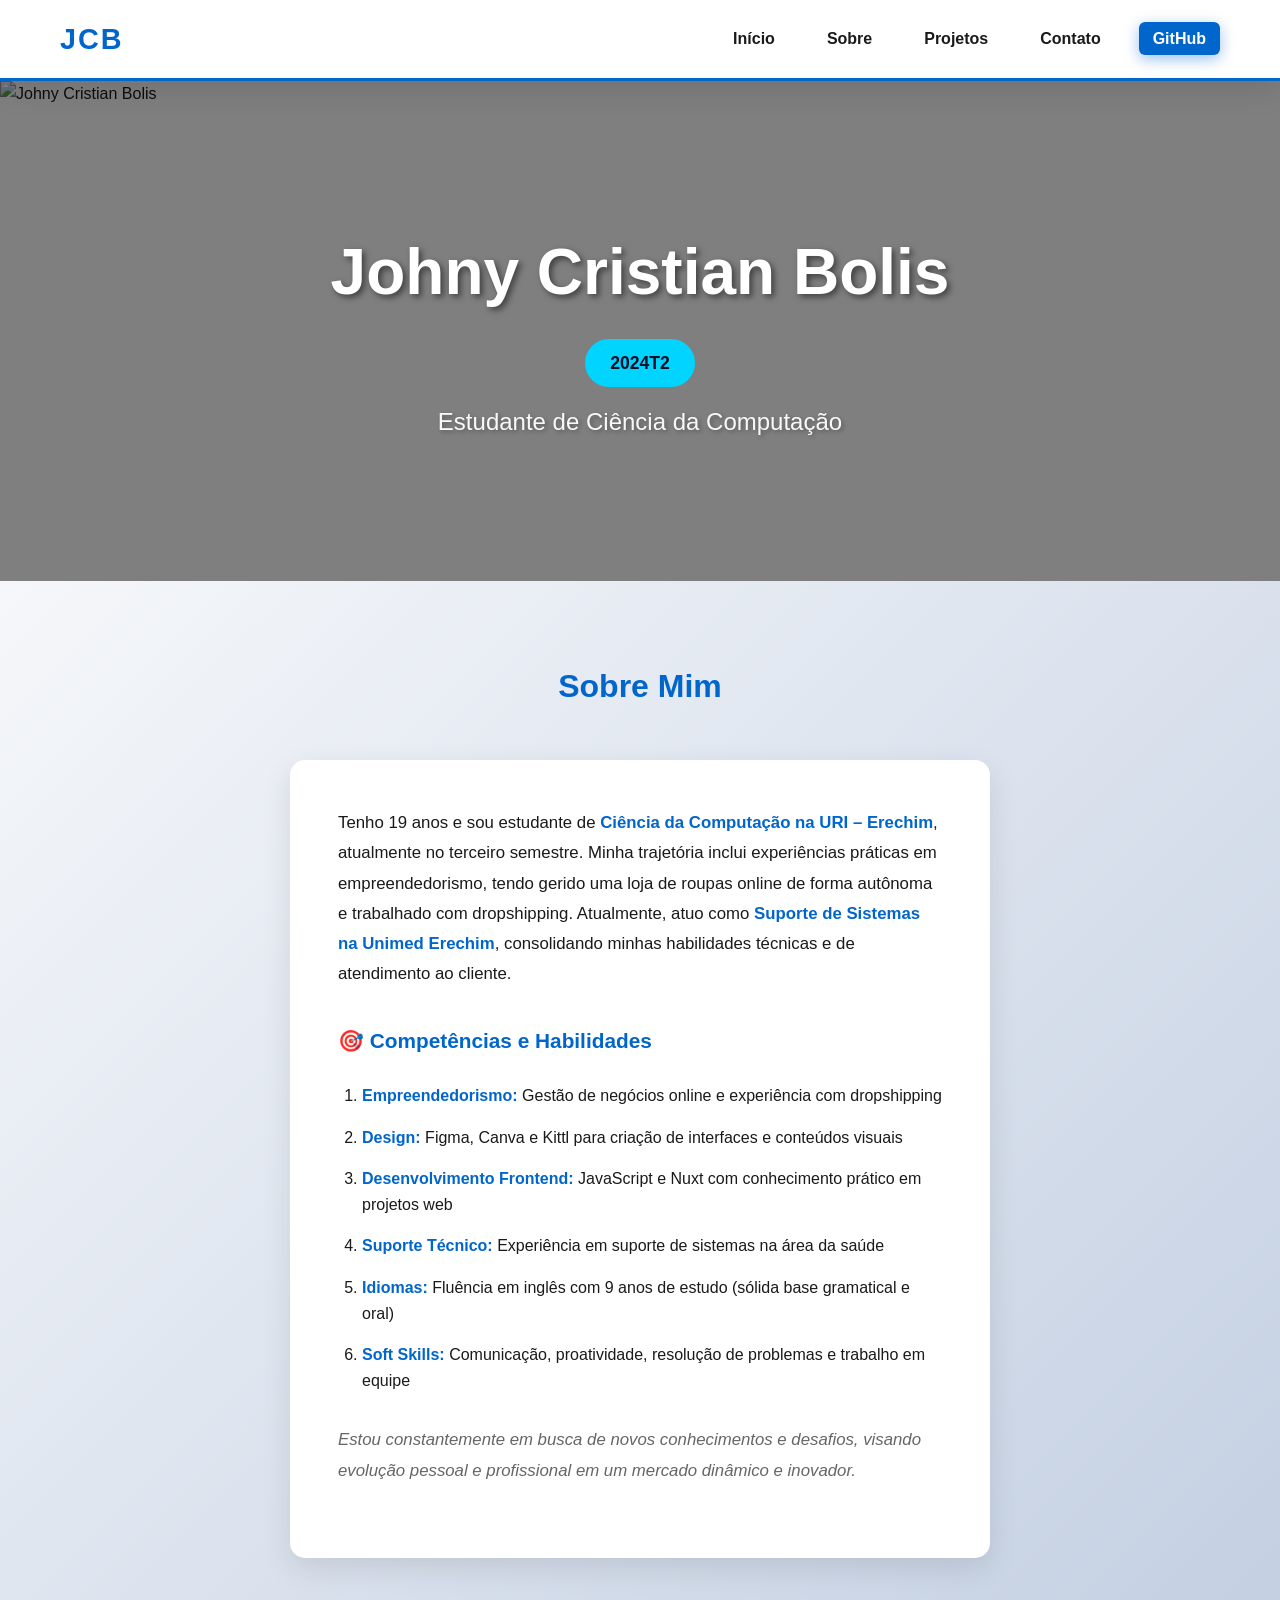
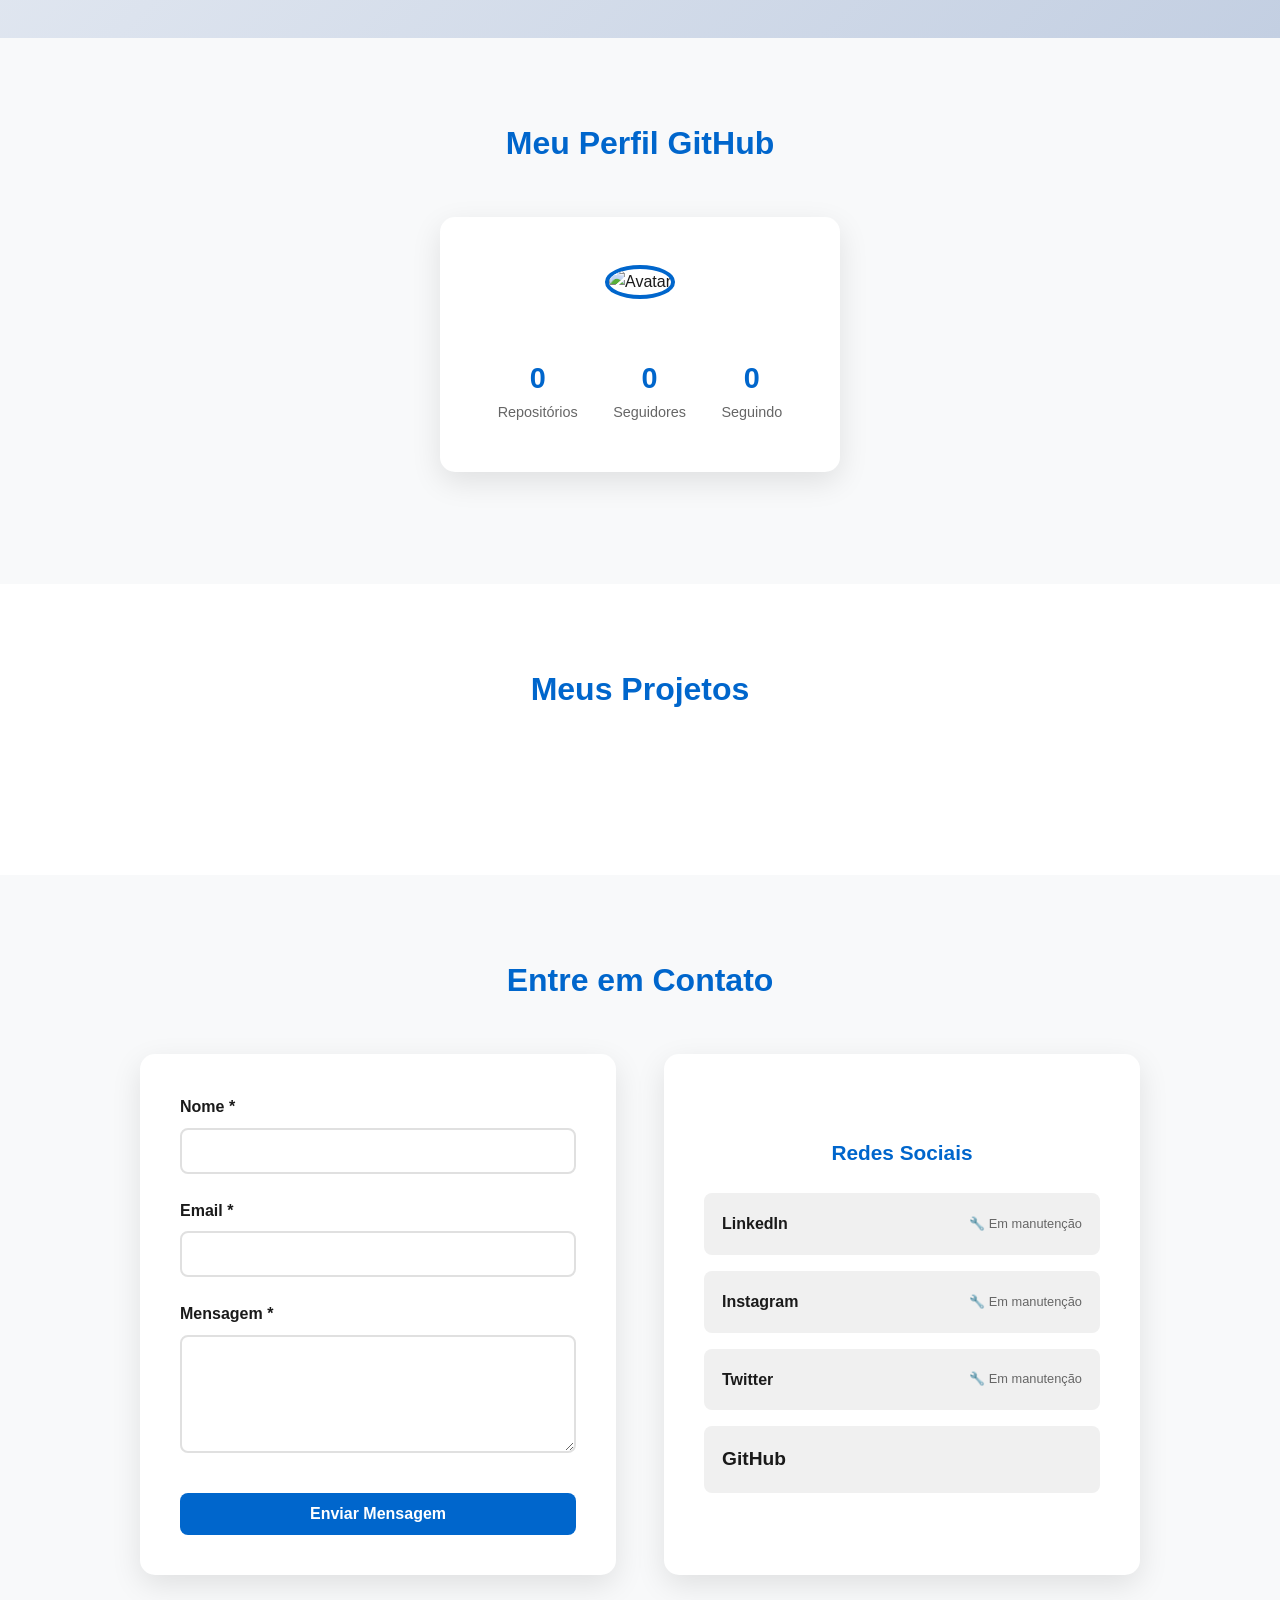
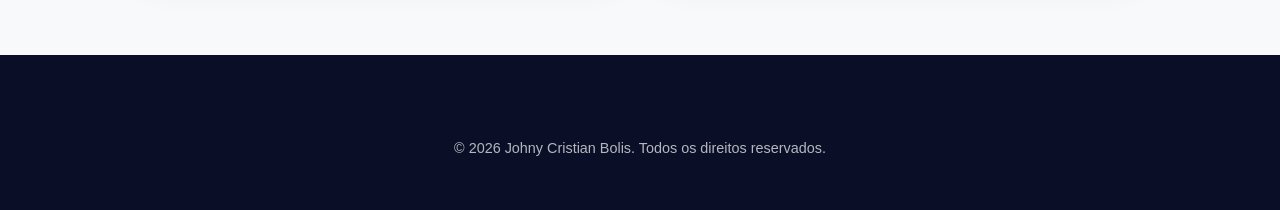
==== index.html @ 27c1ee28 "Initial commit: Portfólio com foto de perfil, seção sobre, contato e integração GitHub" ====
<!doctype html>
<html lang="pt-BR">
  <head>
    <meta charset="UTF-8" />
    <meta name="viewport" content="width=device-width, initial-scale=1.0" />
    <title>Johny Cristian Bolis | Desenvolvedor</title>
    <link rel="stylesheet" href="style.css" />
  </head>
  <body>
    <nav class="navbar">
      <div class="container navbar-container">
        <a href="#inicio" class="logo">JCB</a>
        <ul class="nav-links">
          <li><a href="#inicio">Início</a></li>
          <li><a href="#sobre">Sobre</a></li>
          <li><a href="#projetos">Projetos</a></li>
          <li><a href="#contato">Contato</a></li>
          <li>
            <a
              href="https://github.com/johnycristian2-dev"
              target="_blank"
              class="nav-github"
              >GitHub</a
            >
          </li>
        </ul>
      </div>
    </nav>

    <header class="hero" id="inicio">
      <div class="banner-container">
        <img src="images/profile.jpg" alt="Johny Cristian Bolis" class="banner-image" />
        <div class="banner-overlay"></div>
        <div class="banner-content">
          <h1>Johny Cristian Bolis</h1>
          <p class="turma-badge">2024T2</p>
          <p class="subtitle">Estudante de Ciência da Computação</p>
        </div>
      </div>
    </header>

    <section class="sobre" id="sobre">
      <div class="container">
        <h2>Sobre Mim</h2>
        <div class="sobre-content">
          <div class="sobre-text">
            <p>
              Tenho 19 anos e sou estudante de <strong>Ciência da Computação na URI – Erechim</strong>, atualmente no terceiro semestre. Minha trajetória inclui experiências práticas em empreendedorismo, tendo gerido uma loja de roupas online de forma autônoma e trabalhado com dropshipping. Atualmente, atuo como <strong>Suporte de Sistemas na Unimed Erechim</strong>, consolidando minhas habilidades técnicas e de atendimento ao cliente.
            </p>
            
            <h3>🎯 Competências e Habilidades</h3>
            <ol class="skills-list">
              <li><strong>Empreendedorismo:</strong> Gestão de negócios online e experiência com dropshipping</li>
              <li><strong>Design:</strong> Figma, Canva e Kittl para criação de interfaces e conteúdos visuais</li>
              <li><strong>Desenvolvimento Frontend:</strong> JavaScript e Nuxt com conhecimento prático em projetos web</li>
              <li><strong>Suporte Técnico:</strong> Experiência em suporte de sistemas na área da saúde</li>
              <li><strong>Idiomas:</strong> Fluência em inglês com 9 anos de estudo (sólida base gramatical e oral)</li>
              <li><strong>Soft Skills:</strong> Comunicação, proatividade, resolução de problemas e trabalho em equipe</li>
            </ol>

            <p style="margin-top: 2rem; font-style: italic; color: var(--text-secondary);">
              Estou constantemente em busca de novos conhecimentos e desafios, visando evolução pessoal e profissional em um mercado dinâmico e inovador.
            </p>
          </div>
        </div>
      </div>
    </section>

    <section class="github-stats" id="github">
      <div class="container">
        <h2>Meu Perfil GitHub</h2>
        <div class="stats-container">
          <div class="profile-card">
            <img id="avatar" src="" alt="Avatar" class="avatar" />
            <h3 id="github-name"></h3>
            <p id="github-bio"></p>
            <div class="stats">
              <div class="stat">
                <span class="stat-value" id="repos">0</span>
                <span class="stat-label">Repositórios</span>
              </div>
              <div class="stat">
                <span class="stat-value" id="followers">0</span>
                <span class="stat-label">Seguidores</span>
              </div>
              <div class="stat">
                <span class="stat-value" id="following">0</span>
                <span class="stat-label">Seguindo</span>
              </div>
            </div>
          </div>
        </div>
      </div>
    </section>

    <section class="projetos" id="projetos">
      <div class="container">
        <h2>Meus Projetos</h2>
        <div id="repositorios" class="repos-grid">
          <!-- Os projetos serão carregados via JavaScript -->
        </div>
      </div>
    </section>

    <section class="contato" id="contato">
      <div class="container">
        <h2>Entre em Contato</h2>
        <div class="contato-content">
          <form class="contato-form" id="contatoForm">
            <div class="form-group">
              <label for="nome">Nome *</label>
              <input type="text" id="nome" name="nome" required />
            </div>
            <div class="form-group">
              <label for="email">Email *</label>
              <input type="email" id="email" name="email" required />
            </div>
            <div class="form-group">
              <label for="mensagem">Mensagem *</label>
              <textarea id="mensagem" name="mensagem" rows="5" required></textarea>
            </div>
            <button type="submit" class="btn-enviar">Enviar Mensagem</button>
          </form>

          <div class="redes-sociais">
            <h3>Redes Sociais</h3>
            <div class="sociais-links">
              <a href="#" class="social-link" title="LinkedIn">
                <span>LinkedIn</span>
                <span class="maintenance">🔧 Em manutenção</span>
              </a>
              <a href="#" class="social-link" title="Instagram">
                <span>Instagram</span>
                <span class="maintenance">🔧 Em manutenção</span>
              </a>
              <a href="#" class="social-link" title="Twitter">
                <span>Twitter</span>
                <span class="maintenance">🔧 Em manutenção</span>
              </a>
              <a href="https://github.com/johnycristian2-dev" target="_blank" class="social-link" title="GitHub">
                <span>GitHub</span>
              </a>
            </div>
          </div>
        </div>
      </div>
    </section>

    <footer class="footer">
      <div class="container">
        <p class="copyright">
          &copy; 2026 Johny Cristian Bolis. Todos os direitos reservados.
        </p>
      </div>
    </footer>

    <script src="script.js"></script>
  </body>
</html>
---- style.css ----
* {
  margin: 0;
  padding: 0;
  box-sizing: border-box;
}

:root {
  --primary-color: #0066cc;
  --secondary-color: #00d4ff;
  --dark-bg: #0a0e27;
  --light-bg: #ffffff;
  --text-primary: #1a1a1a;
  --text-secondary: #666666;
  --border-color: #e0e0e0;
  --shadow: 0 10px 30px rgba(0, 0, 0, 0.1);
}

html {
  scroll-behavior: smooth;
}

body {
  font-family: 'Segoe UI', Tahoma, Geneva, Verdana, sans-serif;
  background-color: var(--light-bg);
  color: var(--text-primary);
  line-height: 1.6;
}

.container {
  max-width: 1200px;
  margin: 0 auto;
  padding: 0 20px;
}

/* ==================== NAVBAR ==================== */

.navbar {
  background-color: var(--light-bg);
  padding: 1rem 0;
  box-shadow: var(--shadow);
  position: sticky;
  top: 0;
  z-index: 100;
  border-bottom: 3px solid var(--primary-color);
}

.navbar-container {
  display: flex;
  justify-content: space-between;
  align-items: center;
}

.logo {
  font-size: 1.8rem;
  font-weight: 800;
  color: var(--primary-color);
  text-decoration: none;
  letter-spacing: 2px;
  transition: transform 0.3s;
}

.logo:hover {
  transform: scale(1.1);
}

.nav-links {
  display: flex;
  list-style: none;
  gap: 1.5rem;
  align-items: center;
}

.nav-links a {
  text-decoration: none;
  color: var(--text-primary);
  font-weight: 600;
  font-size: 1rem;
  padding: 8px 14px;
  border-radius: 6px;
  transition: all 0.3s ease;
  position: relative;
}

.nav-links a:hover {
  color: var(--primary-color);
  background-color: rgba(0, 102, 204, 0.1);
}

.nav-github {
  background-color: var(--primary-color);
  color: white !important;
  padding: 10px 18px;
  border-radius: 25px;
  font-weight: 700;
  box-shadow: 0 4px 15px rgba(0, 102, 204, 0.4);
}

.nav-github:hover {
  background-color: #0052a3;
  transform: translateY(-2px);
  box-shadow: 0 6px 20px rgba(0, 102, 204, 0.6);
}

/* ==================== HERO SECTION ==================== */

.hero {
  position: relative;
  height: 500px;
  display: flex;
  align-items: center;
  justify-content: center;
  overflow: hidden;
}

.banner-container {
  position: relative;
  width: 100%;
  height: 100%;
  display: flex;
  align-items: center;
  justify-content: center;
}

.banner-image {
  position: absolute;
  width: 100%;
  height: 100%;
  object-fit: cover;
  z-index: 1;
}

.banner-overlay {
  position: absolute;
  width: 100%;
  height: 100%;
  background: rgba(0, 0, 0, 0.5);
  z-index: 2;
}

.banner-content {
  position: relative;
  z-index: 3;
  text-align: center;
  color: white;
}

.banner-content h1 {
  font-size: 4rem;
  margin-bottom: 1rem;
  font-weight: 800;
  text-shadow: 3px 3px 6px rgba(0, 0, 0, 0.5);
}

.turma-badge {
  display: inline-block;
  background-color: var(--secondary-color);
  color: var(--dark-bg);
  padding: 10px 25px;
  border-radius: 50px;
  font-weight: 700;
  margin-bottom: 1rem;
  font-size: 1.1rem;
}

.banner-content .subtitle {
  font-size: 1.5rem;
  opacity: 0.95;
  text-shadow: 2px 2px 4px rgba(0, 0, 0, 0.3);
}

/* ==================== SOBRE ==================== */

.sobre {
  padding: 80px 0;
  background: linear-gradient(135deg, #f5f7fa 0%, #c3cfe2 100%);
}

.sobre h2 {
  text-align: center;
  font-size: 2rem;
  margin-bottom: 3rem;
  color: var(--primary-color);
}

.sobre-content {
  display: flex;
  justify-content: center;
  align-items: center;
}

.sobre-text {
  max-width: 700px;
  background: white;
  padding: 3rem;
  border-radius: 15px;
  box-shadow: var(--shadow);
  line-height: 1.8;
}

.sobre-text p {
  color: var(--text-primary);
  margin-bottom: 1.5rem;
  font-size: 1.05rem;
}

.sobre-text h3 {
  color: var(--primary-color);
  font-size: 1.3rem;
  margin: 2rem 0 1.5rem 0;
}

.skills-list {
  list-style: decimal;
  margin-left: 1.5rem;
  color: var(--text-primary);
}

.skills-list li {
  margin-bottom: 1rem;
  line-height: 1.6;
  font-size: 1rem;
}

.skills-list strong {
  color: var(--primary-color);
}

.sobre-text strong {
  color: var(--primary-color);
}

/* ==================== GITHUB STATS ==================== */

.github-stats {
  padding: 80px 0;
  background-color: #f8f9fa;
}

.github-stats h2 {
  text-align: center;
  font-size: 2rem;
  margin-bottom: 3rem;
  color: var(--primary-color);
}

.stats-container {
  display: flex;
  justify-content: center;
  margin-bottom: 2rem;
}

.profile-card {
  background: white;
  padding: 3rem;
  border-radius: 15px;
  box-shadow: var(--shadow);
  text-align: center;
  max-width: 400px;
  width: 100%;
}

.avatar {
  width: 150px;
  height: 150px;
  border-radius: 50%;
  margin-bottom: 1.5rem;
  border: 4px solid var(--primary-color);
  object-fit: cover;
}

.profile-card h3 {
  font-size: 1.5rem;
  margin-bottom: 0.5rem;
  color: var(--primary-color);
}

.profile-card p {
  color: var(--text-secondary);
  margin-bottom: 2rem;
  line-height: 1.5;
}

.stats {
  display: flex;
  justify-content: space-around;
  gap: 1rem;
}

.stat {
  display: flex;
  flex-direction: column;
  align-items: center;
}

.stat-value {
  font-size: 1.8rem;
  font-weight: bold;
  color: var(--primary-color);
}

.stat-label {
  font-size: 0.9rem;
  color: var(--text-secondary);
}

/* ==================== PROJETOS ==================== */

.projetos {
  padding: 80px 0;
  background-color: var(--light-bg);
}

.projetos h2 {
  text-align: center;
  font-size: 2rem;
  margin-bottom: 3rem;
  color: var(--primary-color);
}

.repos-grid {
  display: grid;
  grid-template-columns: repeat(auto-fit, minmax(300px, 1fr));
  gap: 2rem;
  margin-bottom: 2rem;
}

.repo-card {
  background: white;
  border: 1px solid var(--border-color);
  border-radius: 10px;
  padding: 2rem;
  transition:
    transform 0.3s,
    box-shadow 0.3s;
  box-shadow: 0 3px 10px rgba(0, 0, 0, 0.05);
}

.repo-card:hover {
  transform: translateY(-5px);
  box-shadow: var(--shadow);
}

.repo-card h3 {
  color: var(--primary-color);
  margin-bottom: 1rem;
  font-size: 1.3rem;
}

.repo-card p {
  color: var(--text-secondary);
  margin-bottom: 1.5rem;
  line-height: 1.5;
}

.repo-footer {
  display: flex;
  justify-content: space-between;
  align-items: center;
  padding-top: 1rem;
  border-top: 1px solid var(--border-color);
  font-size: 0.9rem;
}

.repo-language {
  background-color: #f0f0f0;
  padding: 5px 10px;
  border-radius: 20px;
  color: var(--text-secondary);
}

.repo-link {
  color: var(--primary-color);
  text-decoration: none;
  font-weight: 600;
  transition: color 0.3s;
}

.repo-link:hover {
  color: var(--secondary-color);
}

.repo-stars {
  color: #ffc107;
}

.loading {
  text-align: center;
  padding: 2rem;
  color: var(--text-secondary);
}

/* ==================== CONTATO ==================== */

.contato {
  padding: 80px 0;
  background-color: #f8f9fa;
}

.contato h2 {
  text-align: center;
  font-size: 2rem;
  margin-bottom: 3rem;
  color: var(--primary-color);
}

.contato-content {
  display: grid;
  grid-template-columns: 1fr 1fr;
  gap: 3rem;
  max-width: 1000px;
  margin: 0 auto;
}

.contato-form {
  background: white;
  padding: 2.5rem;
  border-radius: 15px;
  box-shadow: var(--shadow);
}

.form-group {
  margin-bottom: 1.5rem;
  display: flex;
  flex-direction: column;
}

.form-group label {
  font-weight: 600;
  margin-bottom: 0.5rem;
  color: var(--text-primary);
}

.form-group input,
.form-group textarea {
  padding: 12px;
  border: 2px solid var(--border-color);
  border-radius: 8px;
  font-family: inherit;
  font-size: 1rem;
  transition: border-color 0.3s;
}

.form-group input:focus,
.form-group textarea:focus {
  outline: none;
  border-color: var(--primary-color);
  box-shadow: 0 0 0 3px rgba(0, 102, 204, 0.1);
}

.btn-enviar {
  background-color: var(--primary-color);
  color: white;
  padding: 12px 30px;
  border: none;
  border-radius: 8px;
  font-size: 1rem;
  font-weight: 600;
  cursor: pointer;
  transition: all 0.3s;
  width: 100%;
  margin-top: 1rem;
}

.btn-enviar:hover {
  background-color: #0052a3;
  transform: translateY(-2px);
  box-shadow: 0 5px 15px rgba(0, 102, 204, 0.4);
}

.redes-sociais {
  background: white;
  padding: 2.5rem;
  border-radius: 15px;
  box-shadow: var(--shadow);
  display: flex;
  flex-direction: column;
  justify-content: center;
}

.redes-sociais h3 {
  color: var(--primary-color);
  font-size: 1.3rem;
  margin-bottom: 1.5rem;
  text-align: center;
}

.sociais-links {
  display: flex;
  flex-direction: column;
  gap: 1rem;
}

.social-link {
  display: flex;
  justify-content: space-between;
  align-items: center;
  padding: 1rem;
  background-color: #f0f0f0;
  border-radius: 8px;
  text-decoration: none;
  color: var(--text-primary);
  font-weight: 600;
  transition: all 0.3s;
  border: 2px solid transparent;
}

.social-link:hover:not(:has(.maintenance)) {
  background-color: var(--primary-color);
  color: white;
  border-color: var(--primary-color);
  transform: translateX(5px);
}

.social-link span:last-child:not(.maintenance) {
  font-size: 1.2rem;
}

.maintenance {
  font-size: 0.8rem;
  color: var(--text-secondary);
  font-weight: 500;
}

/* ==================== FOOTER ==================== */

.footer {
  background: var(--dark-bg);
  color: white;
  padding: 50px 0;
  text-align: center;
}

.footer h2 {
  margin-bottom: 2rem;
  font-size: 1.8rem;
}

.footer-content {
  display: flex;
  justify-content: center;
  align-items: center;
  gap: 1rem;
  margin-bottom: 2rem;
}

.footer-link {
  color: var(--secondary-color);
  text-decoration: none;
  font-weight: 600;
  transition: color 0.3s;
}

.footer-link:hover {
  color: white;
}

.footer-divider {
  color: var(--secondary-color);
}

.copyright {
  margin-top: 2rem;
  color: rgba(255, 255, 255, 0.7);
  font-size: 0.9rem;
}

/* ==================== RESPONSIVE ==================== */

@media (max-width: 768px) {
  .banner-content h1 {
    font-size: 2.5rem;
  }

  .banner-content .subtitle {
    font-size: 1.1rem;
  }

  .navbar-container {
    flex-direction: column;
    gap: 1rem;
  }

  .nav-links {
    gap: 0.8rem;
    flex-wrap: wrap;
    justify-content: center;
    font-size: 0.9rem;
  }

  .nav-links a {
    padding: 6px 10px;
    font-size: 0.9rem;
  }

  .repos-grid {
    grid-template-columns: 1fr;
  }

  .stats {
    flex-direction: column;
    gap: 1.5rem;
  }

  .profile-card {
    padding: 2rem;
  }

  .sobre-text {
    padding: 2rem;
  }

  .sobre-text p {
    font-size: 1rem;
  }

  .contato-content {
    grid-template-columns: 1fr;
  }

  .contato-form {
    padding: 2rem;
  }

  .redes-sociais {
    padding: 2rem;
  }
}

@media (max-width: 480px) {
  .banner-content h1 {
    font-size: 1.8rem;
  }

  .banner-content .subtitle {
    font-size: 0.9rem;
  }

  .turma-badge {
    font-size: 0.9rem;
    padding: 8px 16px;
  }

  .logo {
    font-size: 1.2rem;
  }

  .nav-links {
    gap: 0.5rem;
    font-size: 0.75rem;
  }

  .nav-links a {
    padding: 5px 8px;
    font-size: 0.75rem;
  }

  .nav-github {
    padding: 8px 12px;
    font-size: 0.75rem;
  }

  .sobre-text {
    padding: 1.5rem;
  }

  .sobre-text h3 {
    font-size: 1.1rem;
  }

  .sobre-text p {
    font-size: 0.95rem;
    margin-bottom: 1rem;
  }

  .skills-list {
    margin-left: 1.2rem;
  }

  .skills-list li {
    font-size: 0.9rem;
  }

  .contato-content {
    grid-template-columns: 1fr;
    gap: 2rem;
  }

  .contato-form,
  .redes-sociais {
    padding: 1.5rem;
  }

  .form-group input,
  .form-group textarea {
    font-size: 16px;
  }

  .social-link {
    flex-direction: column;
    gap: 0.5rem;
    text-align: center;
  }

  .social-link span {
    width: 100%;
  }
}
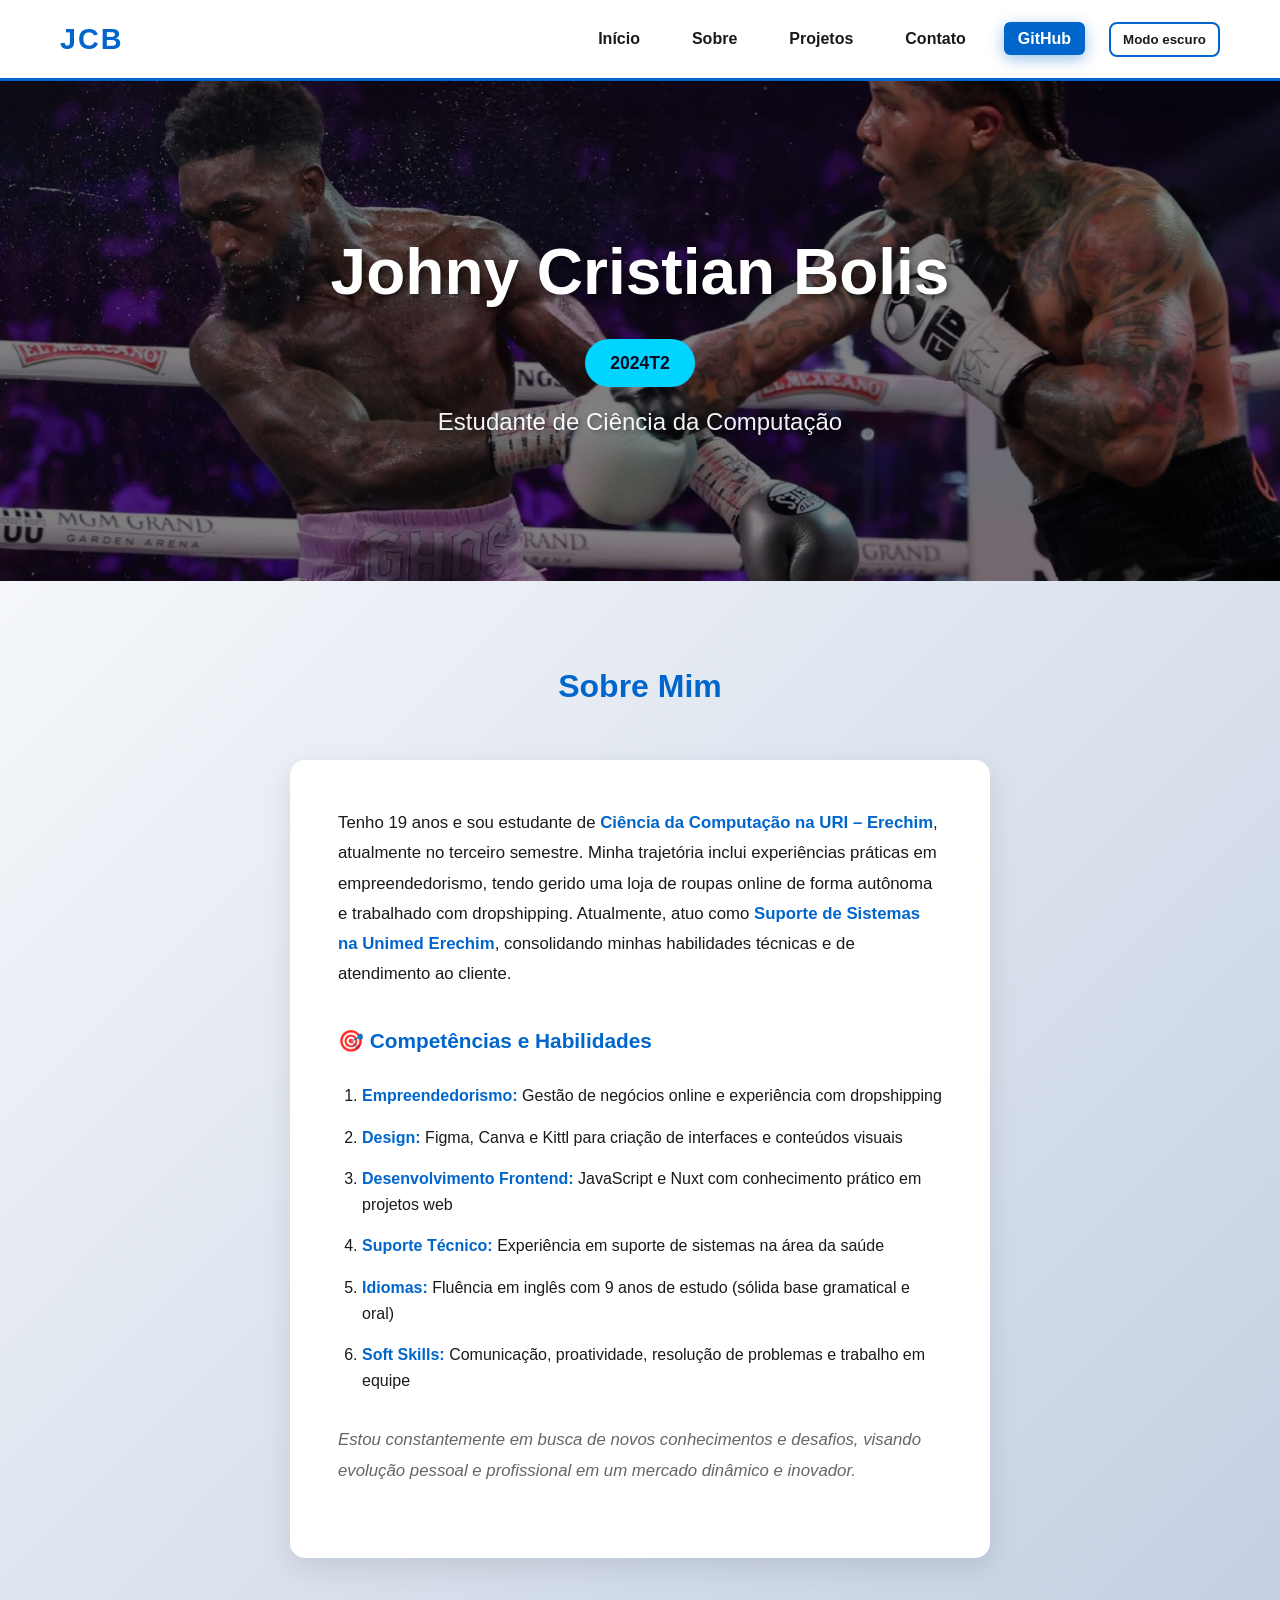
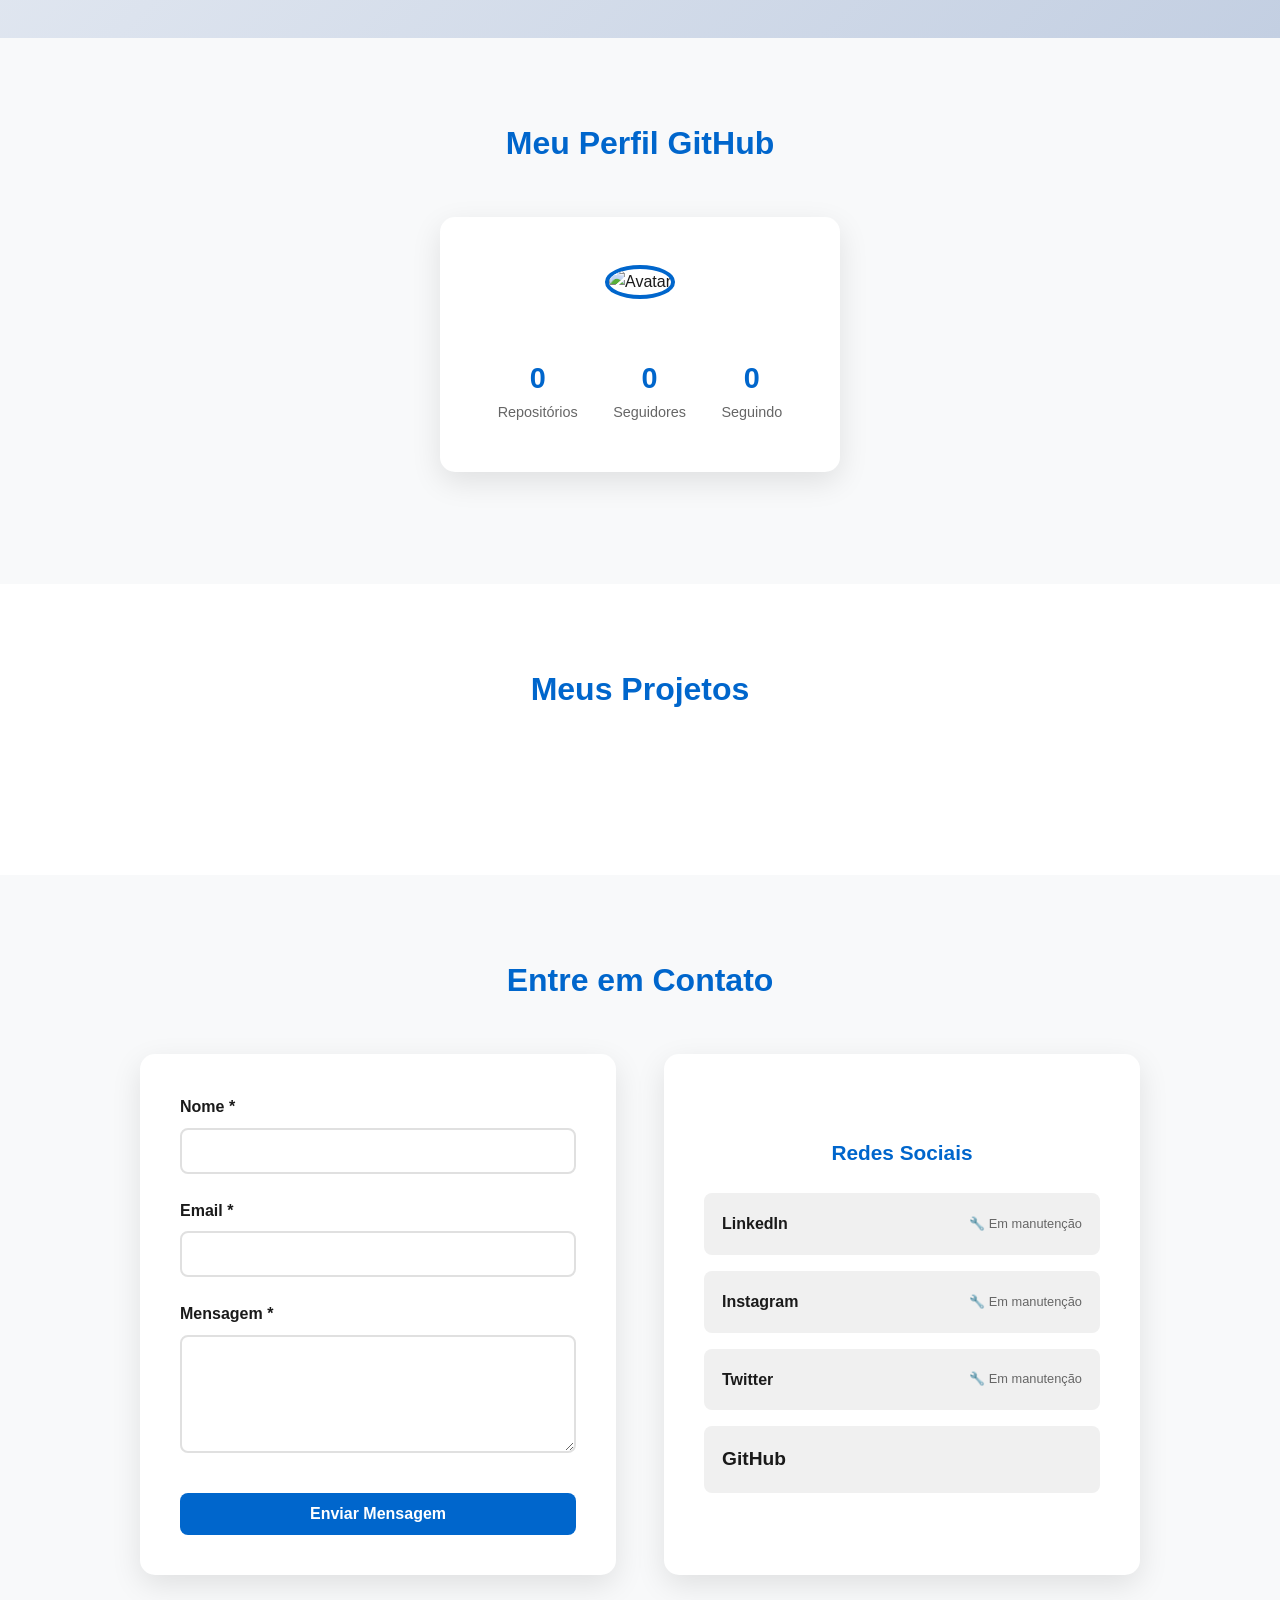
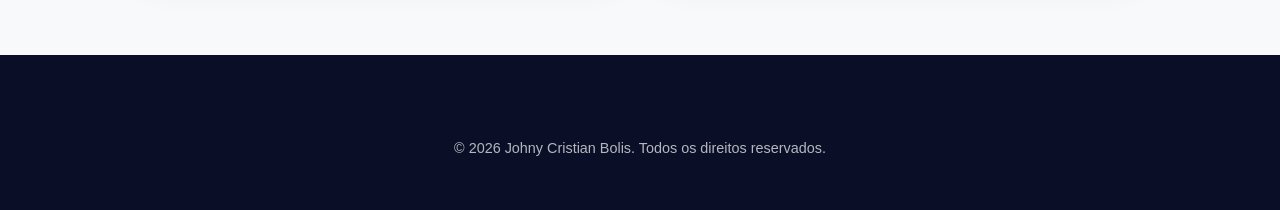
==== commit baef742e: "Add dark mode toggle with persistent theme" ====
--- a/index.html
+++ b/index.html
@@ -23,13 +23,27 @@
               >GitHub</a
             >
           </li>
+          <li>
+            <button
+              id="themeToggle"
+              class="theme-toggle"
+              type="button"
+              aria-label="Alternar modo escuro"
+            >
+              Modo escuro
+            </button>
+          </li>
         </ul>
       </div>
     </nav>
 
     <header class="hero" id="inicio">
       <div class="banner-container">
-        <img src="images/profile.jpg" alt="Johny Cristian Bolis" class="banner-image" />
+        <img
+          src="images/profile.jpg"
+          alt="Johny Cristian Bolis"
+          class="banner-image"
+        />
         <div class="banner-overlay"></div>
         <div class="banner-content">
           <h1>Johny Cristian Bolis</h1>
@@ -45,21 +59,55 @@
         <div class="sobre-content">
           <div class="sobre-text">
             <p>
-              Tenho 19 anos e sou estudante de <strong>Ciência da Computação na URI – Erechim</strong>, atualmente no terceiro semestre. Minha trajetória inclui experiências práticas em empreendedorismo, tendo gerido uma loja de roupas online de forma autônoma e trabalhado com dropshipping. Atualmente, atuo como <strong>Suporte de Sistemas na Unimed Erechim</strong>, consolidando minhas habilidades técnicas e de atendimento ao cliente.
+              Tenho 19 anos e sou estudante de
+              <strong>Ciência da Computação na URI – Erechim</strong>,
+              atualmente no terceiro semestre. Minha trajetória inclui
+              experiências práticas em empreendedorismo, tendo gerido uma loja
+              de roupas online de forma autônoma e trabalhado com dropshipping.
+              Atualmente, atuo como
+              <strong>Suporte de Sistemas na Unimed Erechim</strong>,
+              consolidando minhas habilidades técnicas e de atendimento ao
+              cliente.
             </p>
-            
+
             <h3>🎯 Competências e Habilidades</h3>
             <ol class="skills-list">
-              <li><strong>Empreendedorismo:</strong> Gestão de negócios online e experiência com dropshipping</li>
-              <li><strong>Design:</strong> Figma, Canva e Kittl para criação de interfaces e conteúdos visuais</li>
-              <li><strong>Desenvolvimento Frontend:</strong> JavaScript e Nuxt com conhecimento prático em projetos web</li>
-              <li><strong>Suporte Técnico:</strong> Experiência em suporte de sistemas na área da saúde</li>
-              <li><strong>Idiomas:</strong> Fluência em inglês com 9 anos de estudo (sólida base gramatical e oral)</li>
-              <li><strong>Soft Skills:</strong> Comunicação, proatividade, resolução de problemas e trabalho em equipe</li>
+              <li>
+                <strong>Empreendedorismo:</strong> Gestão de negócios online e
+                experiência com dropshipping
+              </li>
+              <li>
+                <strong>Design:</strong> Figma, Canva e Kittl para criação de
+                interfaces e conteúdos visuais
+              </li>
+              <li>
+                <strong>Desenvolvimento Frontend:</strong> JavaScript e Nuxt com
+                conhecimento prático em projetos web
+              </li>
+              <li>
+                <strong>Suporte Técnico:</strong> Experiência em suporte de
+                sistemas na área da saúde
+              </li>
+              <li>
+                <strong>Idiomas:</strong> Fluência em inglês com 9 anos de
+                estudo (sólida base gramatical e oral)
+              </li>
+              <li>
+                <strong>Soft Skills:</strong> Comunicação, proatividade,
+                resolução de problemas e trabalho em equipe
+              </li>
             </ol>
 
-            <p style="margin-top: 2rem; font-style: italic; color: var(--text-secondary);">
-              Estou constantemente em busca de novos conhecimentos e desafios, visando evolução pessoal e profissional em um mercado dinâmico e inovador.
+            <p
+              style="
+                margin-top: 2rem;
+                font-style: italic;
+                color: var(--text-secondary);
+              "
+            >
+              Estou constantemente em busca de novos conhecimentos e desafios,
+              visando evolução pessoal e profissional em um mercado dinâmico e
+              inovador.
             </p>
           </div>
         </div>
@@ -117,7 +165,12 @@
             </div>
             <div class="form-group">
               <label for="mensagem">Mensagem *</label>
-              <textarea id="mensagem" name="mensagem" rows="5" required></textarea>
+              <textarea
+                id="mensagem"
+                name="mensagem"
+                rows="5"
+                required
+              ></textarea>
             </div>
             <button type="submit" class="btn-enviar">Enviar Mensagem</button>
           </form>
@@ -137,7 +190,12 @@
                 <span>Twitter</span>
                 <span class="maintenance">🔧 Em manutenção</span>
               </a>
-              <a href="https://github.com/johnycristian2-dev" target="_blank" class="social-link" title="GitHub">
+              <a
+                href="https://github.com/johnycristian2-dev"
+                target="_blank"
+                class="social-link"
+                title="GitHub"
+              >
                 <span>GitHub</span>
               </a>
             </div>
--- a/style.css
+++ b/style.css
@@ -24,6 +24,9 @@
   background-color: var(--light-bg);
   color: var(--text-primary);
   line-height: 1.6;
+  transition:
+    background-color 0.3s ease,
+    color 0.3s ease;
 }
 
 .container {
@@ -99,6 +102,22 @@
   background-color: #0052a3;
   transform: translateY(-2px);
   box-shadow: 0 6px 20px rgba(0, 102, 204, 0.6);
+}
+
+.theme-toggle {
+  background: transparent;
+  color: var(--text-primary);
+  border: 2px solid var(--primary-color);
+  padding: 8px 12px;
+  border-radius: 8px;
+  font-weight: 700;
+  cursor: pointer;
+  transition: all 0.3s ease;
+}
+
+.theme-toggle:hover {
+  background: var(--primary-color);
+  color: white;
 }
 
 /* ==================== HERO SECTION ==================== */
@@ -564,6 +583,87 @@
   font-size: 0.9rem;
 }
 
+/* ==================== DARK MODE ==================== */
+
+body.dark-mode {
+  background-color: #0b1120;
+  color: #e2e8f0;
+}
+
+body.dark-mode .navbar {
+  background-color: #111827;
+  border-bottom-color: #38bdf8;
+}
+
+body.dark-mode .nav-links a {
+  color: #e2e8f0;
+}
+
+body.dark-mode .nav-links a:hover {
+  color: #38bdf8;
+  background-color: rgba(56, 189, 248, 0.12);
+}
+
+body.dark-mode .theme-toggle {
+  border-color: #38bdf8;
+  color: #e2e8f0;
+}
+
+body.dark-mode .theme-toggle:hover {
+  background: #38bdf8;
+  color: #0f172a;
+}
+
+body.dark-mode .sobre {
+  background: linear-gradient(135deg, #0f172a 0%, #1e293b 100%);
+}
+
+body.dark-mode .github-stats,
+body.dark-mode .contato {
+  background-color: #0f172a;
+}
+
+body.dark-mode .projetos {
+  background-color: #111827;
+}
+
+body.dark-mode .sobre-text,
+body.dark-mode .profile-card,
+body.dark-mode .repo-card,
+body.dark-mode .contato-form,
+body.dark-mode .redes-sociais {
+  background: #1f2937;
+  border-color: #334155;
+  color: #e2e8f0;
+}
+
+body.dark-mode .sobre-text p,
+body.dark-mode .repo-card p,
+body.dark-mode .profile-card p,
+body.dark-mode .form-group label,
+body.dark-mode .maintenance,
+body.dark-mode .stat-label {
+  color: #cbd5e1;
+}
+
+body.dark-mode .form-group input,
+body.dark-mode .form-group textarea {
+  background: #0f172a;
+  border-color: #334155;
+  color: #e2e8f0;
+}
+
+body.dark-mode .repo-language,
+body.dark-mode .social-link {
+  background-color: #0f172a;
+  color: #e2e8f0;
+}
+
+body.dark-mode .social-link:hover:not(:has(.maintenance)) {
+  background-color: var(--primary-color);
+  color: white;
+}
+
 /* ==================== RESPONSIVE ==================== */
 
 @media (max-width: 768px) {
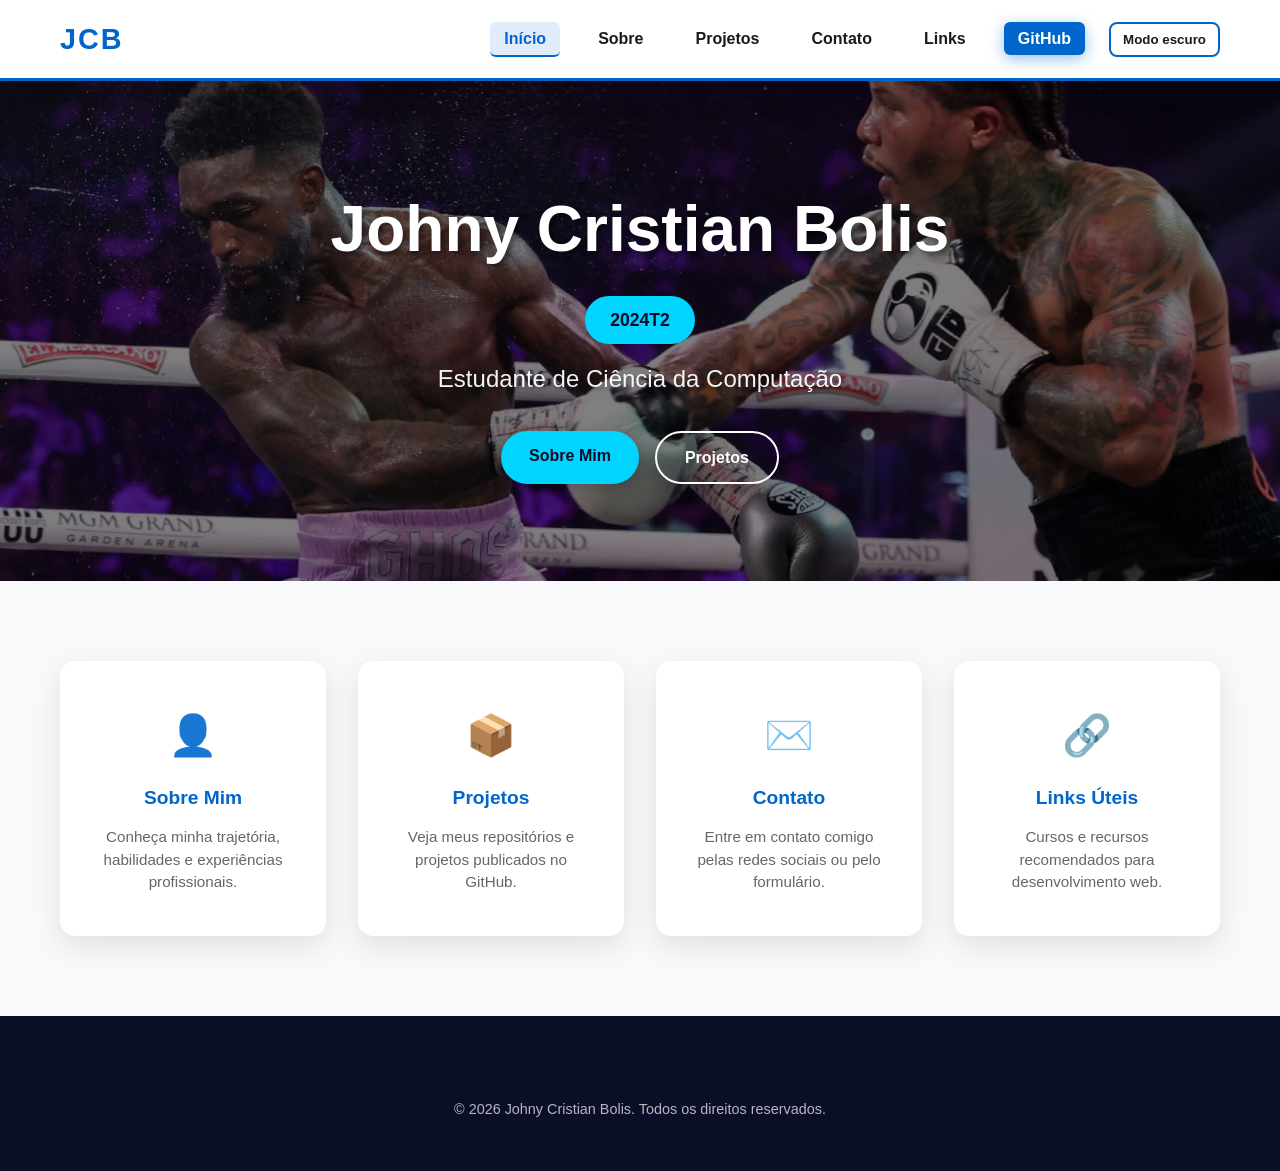
==== commit 005ad915: "Refactor: multi-page site + W3Schools links + active nav + dark mode improvements" ====
--- a/index.html
+++ b/index.html
@@ -3,18 +3,19 @@
   <head>
     <meta charset="UTF-8" />
     <meta name="viewport" content="width=device-width, initial-scale=1.0" />
-    <title>Johny Cristian Bolis | Desenvolvedor</title>
+    <title>Johny Cristian Bolis | Início</title>
     <link rel="stylesheet" href="style.css" />
   </head>
   <body>
     <nav class="navbar">
       <div class="container navbar-container">
-        <a href="#inicio" class="logo">JCB</a>
+        <a href="index.html" class="logo">JCB</a>
         <ul class="nav-links">
-          <li><a href="#inicio">Início</a></li>
-          <li><a href="#sobre">Sobre</a></li>
-          <li><a href="#projetos">Projetos</a></li>
-          <li><a href="#contato">Contato</a></li>
+          <li><a href="index.html">Início</a></li>
+          <li><a href="sobre.html">Sobre</a></li>
+          <li><a href="projetos.html">Projetos</a></li>
+          <li><a href="contato.html">Contato</a></li>
+          <li><a href="links.html">Links</a></li>
           <li>
             <a
               href="https://github.com/johnycristian2-dev"
@@ -37,7 +38,7 @@
       </div>
     </nav>
 
-    <header class="hero" id="inicio">
+    <header class="hero">
       <div class="banner-container">
         <img
           src="images/profile.jpg"
@@ -49,157 +50,37 @@
           <h1>Johny Cristian Bolis</h1>
           <p class="turma-badge">2024T2</p>
           <p class="subtitle">Estudante de Ciência da Computação</p>
+          <div class="hero-btns">
+            <a href="sobre.html" class="hero-btn">Sobre Mim</a>
+            <a href="projetos.html" class="hero-btn hero-btn-outline">Projetos</a>
+          </div>
         </div>
       </div>
     </header>
 
-    <section class="sobre" id="sobre">
+    <section class="home-cards">
       <div class="container">
-        <h2>Sobre Mim</h2>
-        <div class="sobre-content">
-          <div class="sobre-text">
-            <p>
-              Tenho 19 anos e sou estudante de
-              <strong>Ciência da Computação na URI – Erechim</strong>,
-              atualmente no terceiro semestre. Minha trajetória inclui
-              experiências práticas em empreendedorismo, tendo gerido uma loja
-              de roupas online de forma autônoma e trabalhado com dropshipping.
-              Atualmente, atuo como
-              <strong>Suporte de Sistemas na Unimed Erechim</strong>,
-              consolidando minhas habilidades técnicas e de atendimento ao
-              cliente.
-            </p>
-
-            <h3>🎯 Competências e Habilidades</h3>
-            <ol class="skills-list">
-              <li>
-                <strong>Empreendedorismo:</strong> Gestão de negócios online e
-                experiência com dropshipping
-              </li>
-              <li>
-                <strong>Design:</strong> Figma, Canva e Kittl para criação de
-                interfaces e conteúdos visuais
-              </li>
-              <li>
-                <strong>Desenvolvimento Frontend:</strong> JavaScript e Nuxt com
-                conhecimento prático em projetos web
-              </li>
-              <li>
-                <strong>Suporte Técnico:</strong> Experiência em suporte de
-                sistemas na área da saúde
-              </li>
-              <li>
-                <strong>Idiomas:</strong> Fluência em inglês com 9 anos de
-                estudo (sólida base gramatical e oral)
-              </li>
-              <li>
-                <strong>Soft Skills:</strong> Comunicação, proatividade,
-                resolução de problemas e trabalho em equipe
-              </li>
-            </ol>
-
-            <p
-              style="
-                margin-top: 2rem;
-                font-style: italic;
-                color: var(--text-secondary);
-              "
-            >
-              Estou constantemente em busca de novos conhecimentos e desafios,
-              visando evolução pessoal e profissional em um mercado dinâmico e
-              inovador.
-            </p>
-          </div>
-        </div>
-      </div>
-    </section>
-
-    <section class="github-stats" id="github">
-      <div class="container">
-        <h2>Meu Perfil GitHub</h2>
-        <div class="stats-container">
-          <div class="profile-card">
-            <img id="avatar" src="" alt="Avatar" class="avatar" />
-            <h3 id="github-name"></h3>
-            <p id="github-bio"></p>
-            <div class="stats">
-              <div class="stat">
-                <span class="stat-value" id="repos">0</span>
-                <span class="stat-label">Repositórios</span>
-              </div>
-              <div class="stat">
-                <span class="stat-value" id="followers">0</span>
-                <span class="stat-label">Seguidores</span>
-              </div>
-              <div class="stat">
-                <span class="stat-value" id="following">0</span>
-                <span class="stat-label">Seguindo</span>
-              </div>
-            </div>
-          </div>
-        </div>
-      </div>
-    </section>
-
-    <section class="projetos" id="projetos">
-      <div class="container">
-        <h2>Meus Projetos</h2>
-        <div id="repositorios" class="repos-grid">
-          <!-- Os projetos serão carregados via JavaScript -->
-        </div>
-      </div>
-    </section>
-
-    <section class="contato" id="contato">
-      <div class="container">
-        <h2>Entre em Contato</h2>
-        <div class="contato-content">
-          <form class="contato-form" id="contatoForm">
-            <div class="form-group">
-              <label for="nome">Nome *</label>
-              <input type="text" id="nome" name="nome" required />
-            </div>
-            <div class="form-group">
-              <label for="email">Email *</label>
-              <input type="email" id="email" name="email" required />
-            </div>
-            <div class="form-group">
-              <label for="mensagem">Mensagem *</label>
-              <textarea
-                id="mensagem"
-                name="mensagem"
-                rows="5"
-                required
-              ></textarea>
-            </div>
-            <button type="submit" class="btn-enviar">Enviar Mensagem</button>
-          </form>
-
-          <div class="redes-sociais">
-            <h3>Redes Sociais</h3>
-            <div class="sociais-links">
-              <a href="#" class="social-link" title="LinkedIn">
-                <span>LinkedIn</span>
-                <span class="maintenance">🔧 Em manutenção</span>
-              </a>
-              <a href="#" class="social-link" title="Instagram">
-                <span>Instagram</span>
-                <span class="maintenance">🔧 Em manutenção</span>
-              </a>
-              <a href="#" class="social-link" title="Twitter">
-                <span>Twitter</span>
-                <span class="maintenance">🔧 Em manutenção</span>
-              </a>
-              <a
-                href="https://github.com/johnycristian2-dev"
-                target="_blank"
-                class="social-link"
-                title="GitHub"
-              >
-                <span>GitHub</span>
-              </a>
-            </div>
-          </div>
+        <div class="cards-grid">
+          <a href="sobre.html" class="home-card">
+            <span class="home-card-icon">👤</span>
+            <h3>Sobre Mim</h3>
+            <p>Conheça minha trajetória, habilidades e experiências profissionais.</p>
+          </a>
+          <a href="projetos.html" class="home-card">
+            <span class="home-card-icon">📦</span>
+            <h3>Projetos</h3>
+            <p>Veja meus repositórios e projetos publicados no GitHub.</p>
+          </a>
+          <a href="contato.html" class="home-card">
+            <span class="home-card-icon">✉️</span>
+            <h3>Contato</h3>
+            <p>Entre em contato comigo pelas redes sociais ou pelo formulário.</p>
+          </a>
+          <a href="links.html" class="home-card">
+            <span class="home-card-icon">🔗</span>
+            <h3>Links Úteis</h3>
+            <p>Cursos e recursos recomendados para desenvolvimento web.</p>
+          </a>
         </div>
       </div>
     </section>
--- a/style.css
+++ b/style.css
@@ -104,6 +104,13 @@
   box-shadow: 0 6px 20px rgba(0, 102, 204, 0.6);
 }
 
+.nav-links a.active {
+  color: var(--primary-color);
+  background-color: rgba(0, 102, 204, 0.12);
+  font-weight: 700;
+  border-bottom: 2px solid var(--primary-color);
+}
+
 .theme-toggle {
   background: transparent;
   color: var(--text-primary);
@@ -118,6 +125,199 @@
 .theme-toggle:hover {
   background: var(--primary-color);
   color: white;
+}
+
+/* ==================== PAGE HEADER ==================== */
+
+.page-header {
+  background: linear-gradient(135deg, #0066cc 0%, #764ba2 100%);
+  color: white;
+  padding: 60px 0;
+  text-align: center;
+}
+
+.page-header h1 {
+  font-size: 2.8rem;
+  font-weight: 800;
+  margin-bottom: 0.5rem;
+  text-shadow: 2px 2px 4px rgba(0,0,0,0.3);
+}
+
+.page-header p {
+  font-size: 1.2rem;
+  opacity: 0.9;
+}
+
+/* ==================== HOME CARDS ==================== */
+
+.home-cards {
+  padding: 80px 0;
+  background-color: #f8f9fa;
+}
+
+.cards-grid {
+  display: grid;
+  grid-template-columns: repeat(auto-fit, minmax(220px, 1fr));
+  gap: 2rem;
+}
+
+.home-card {
+  background: white;
+  border-radius: 15px;
+  padding: 2.5rem 2rem;
+  text-align: center;
+  text-decoration: none;
+  color: var(--text-primary);
+  box-shadow: var(--shadow);
+  transition: transform 0.3s, box-shadow 0.3s;
+  border: 2px solid transparent;
+}
+
+.home-card:hover {
+  transform: translateY(-8px);
+  box-shadow: 0 20px 40px rgba(0,0,0,0.15);
+  border-color: var(--primary-color);
+}
+
+.home-card-icon {
+  font-size: 2.5rem;
+  display: block;
+  margin-bottom: 1rem;
+}
+
+.home-card h3 {
+  font-size: 1.2rem;
+  color: var(--primary-color);
+  margin-bottom: 0.75rem;
+}
+
+.home-card p {
+  color: var(--text-secondary);
+  font-size: 0.95rem;
+  line-height: 1.5;
+}
+
+/* ==================== HERO BUTTONS ==================== */
+
+.hero-btns {
+  display: flex;
+  gap: 1rem;
+  justify-content: center;
+  margin-top: 2rem;
+  flex-wrap: wrap;
+}
+
+.hero-btn {
+  display: inline-block;
+  background-color: var(--secondary-color);
+  color: var(--dark-bg);
+  padding: 12px 28px;
+  border-radius: 50px;
+  text-decoration: none;
+  font-weight: 700;
+  transition: transform 0.3s, box-shadow 0.3s;
+  box-shadow: 0 5px 15px rgba(0,0,0,0.2);
+}
+
+.hero-btn:hover {
+  transform: translateY(-3px);
+  box-shadow: 0 8px 25px rgba(0,0,0,0.3);
+}
+
+.hero-btn-outline {
+  background-color: transparent;
+  color: white;
+  border: 2px solid white;
+}
+
+.hero-btn-outline:hover {
+  background-color: white;
+  color: var(--dark-bg);
+}
+
+/* ==================== LINKS PAGE ==================== */
+
+.links-page {
+  padding: 80px 0;
+  background-color: #f8f9fa;
+}
+
+.link-category {
+  margin-bottom: 3.5rem;
+}
+
+.link-category h2 {
+  font-size: 1.6rem;
+  color: var(--primary-color);
+  margin-bottom: 1.5rem;
+  padding-bottom: 0.5rem;
+  border-bottom: 3px solid var(--primary-color);
+  display: inline-block;
+}
+
+.link-cards {
+  display: grid;
+  grid-template-columns: repeat(auto-fit, minmax(300px, 1fr));
+  gap: 1.5rem;
+}
+
+.link-card {
+  display: flex;
+  gap: 1.2rem;
+  background: white;
+  border-radius: 12px;
+  padding: 1.5rem;
+  text-decoration: none;
+  color: var(--text-primary);
+  box-shadow: 0 3px 10px rgba(0,0,0,0.07);
+  border: 2px solid transparent;
+  transition: all 0.3s ease;
+  align-items: flex-start;
+}
+
+.link-card:hover {
+  border-color: var(--primary-color);
+  transform: translateY(-4px);
+  box-shadow: var(--shadow);
+}
+
+.link-card-icon {
+  font-size: 2rem;
+  flex-shrink: 0;
+  margin-top: 2px;
+}
+
+.link-card-body h3 {
+  font-size: 1rem;
+  color: var(--primary-color);
+  margin-bottom: 0.3rem;
+  line-height: 1.4;
+}
+
+.link-card-author {
+  font-size: 0.8rem;
+  color: var(--text-secondary);
+  margin-bottom: 0.5rem;
+  font-style: italic;
+}
+
+.link-card-body p {
+  font-size: 0.9rem;
+  color: var(--text-secondary);
+  line-height: 1.5;
+  margin-bottom: 0.75rem;
+}
+
+.link-tag {
+  display: inline-block;
+  background-color: rgba(0,102,204,0.1);
+  color: var(--primary-color);
+  font-size: 0.75rem;
+  font-weight: 600;
+  padding: 3px 8px;
+  border-radius: 20px;
+  margin-right: 0.3rem;
+  margin-top: 0.3rem;
 }
 
 /* ==================== HERO SECTION ==================== */
@@ -664,6 +864,45 @@
   color: white;
 }
 
+body.dark-mode .nav-links a.active {
+  color: #38bdf8;
+  background-color: rgba(56,189,248,0.12);
+  border-bottom-color: #38bdf8;
+}
+
+body.dark-mode .home-cards,
+body.dark-mode .links-page {
+  background-color: #0f172a;
+}
+
+body.dark-mode .home-card {
+  background: #1f2937;
+  color: #e2e8f0;
+}
+
+body.dark-mode .home-card p {
+  color: #cbd5e1;
+}
+
+body.dark-mode .link-card {
+  background: #1f2937;
+  color: #e2e8f0;
+}
+
+body.dark-mode .link-card-body p,
+body.dark-mode .link-card-author {
+  color: #cbd5e1;
+}
+
+body.dark-mode .link-tag {
+  background-color: rgba(56,189,248,0.15);
+  color: #38bdf8;
+}
+
+body.dark-mode .page-header {
+  background: linear-gradient(135deg, #0f172a 0%, #1e293b 100%);
+}
+
 /* ==================== RESPONSIVE ==================== */
 
 @media (max-width: 768px) {
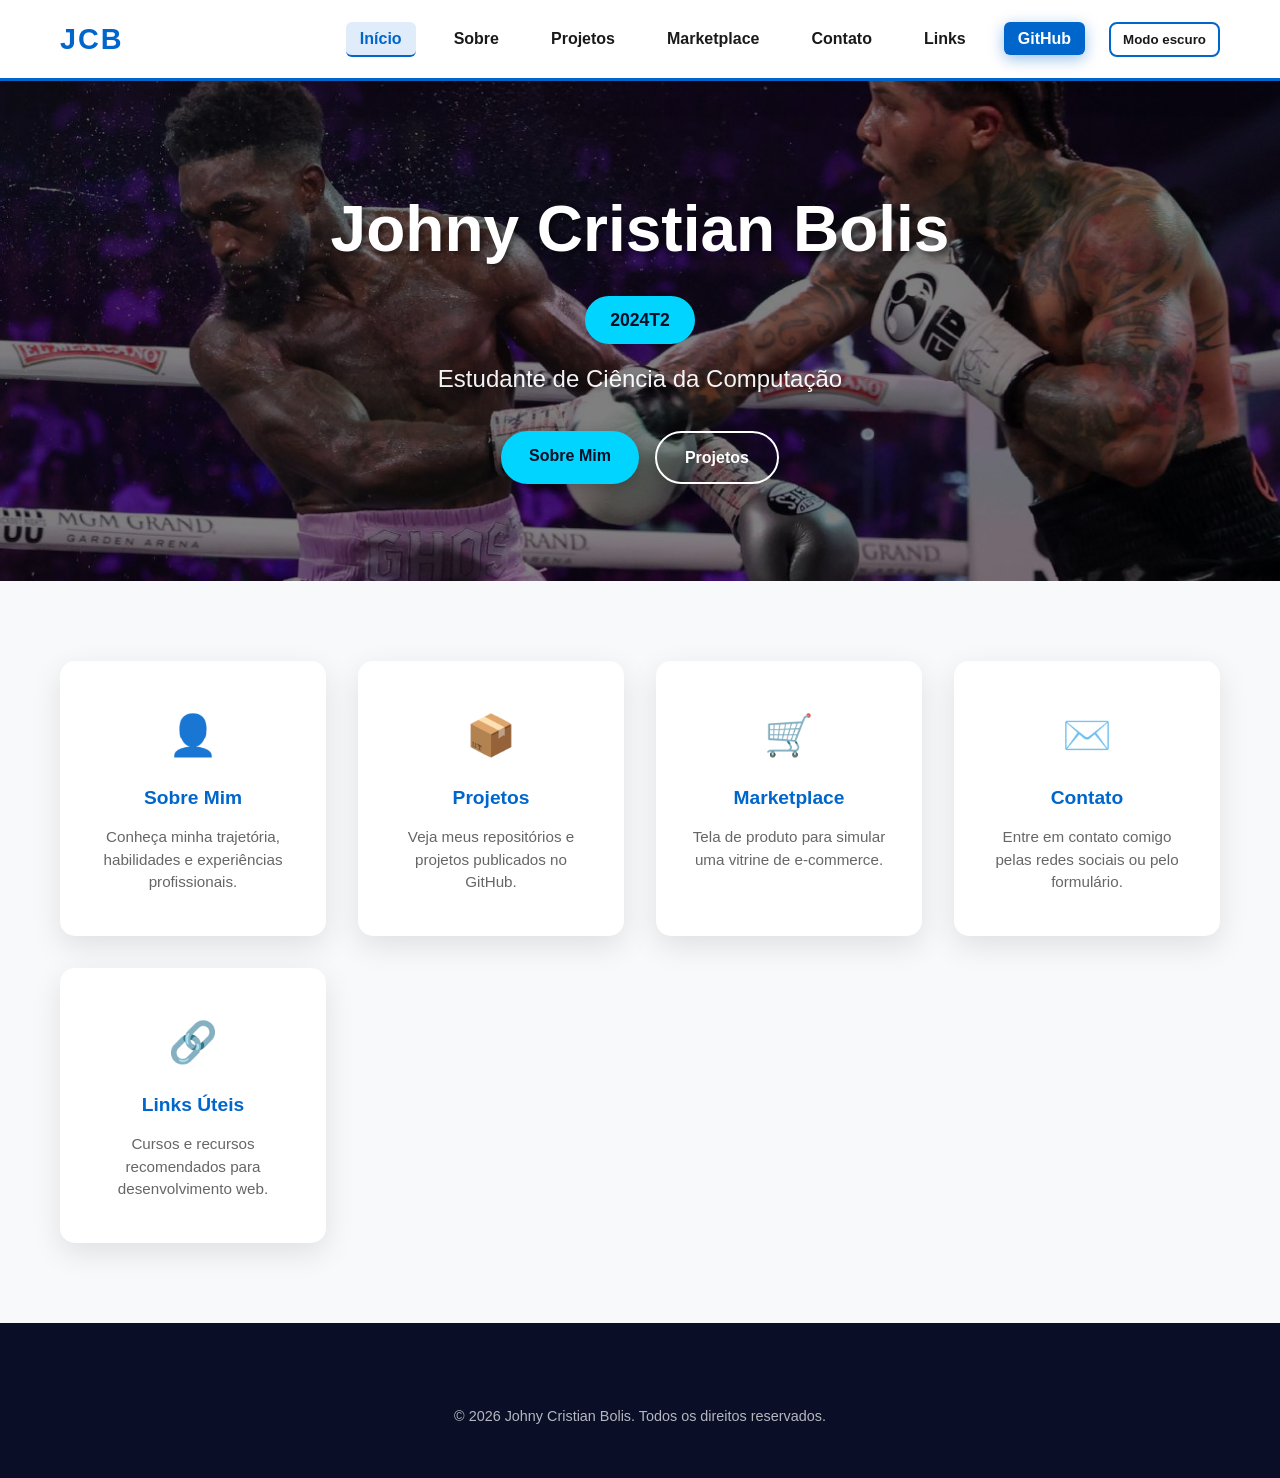
==== commit 9ce93324: "feat: adiciona tela de marketplace e funcoes da atividade JS" ====
--- a/index.html
+++ b/index.html
@@ -14,6 +14,7 @@
           <li><a href="index.html">Início</a></li>
           <li><a href="sobre.html">Sobre</a></li>
           <li><a href="projetos.html">Projetos</a></li>
+          <li><a href="marketplace.html">Marketplace</a></li>
           <li><a href="contato.html">Contato</a></li>
           <li><a href="links.html">Links</a></li>
           <li>
@@ -52,7 +53,9 @@
           <p class="subtitle">Estudante de Ciência da Computação</p>
           <div class="hero-btns">
             <a href="sobre.html" class="hero-btn">Sobre Mim</a>
-            <a href="projetos.html" class="hero-btn hero-btn-outline">Projetos</a>
+            <a href="projetos.html" class="hero-btn hero-btn-outline"
+              >Projetos</a
+            >
           </div>
         </div>
       </div>
@@ -64,17 +67,27 @@
           <a href="sobre.html" class="home-card">
             <span class="home-card-icon">👤</span>
             <h3>Sobre Mim</h3>
-            <p>Conheça minha trajetória, habilidades e experiências profissionais.</p>
+            <p>
+              Conheça minha trajetória, habilidades e experiências
+              profissionais.
+            </p>
           </a>
           <a href="projetos.html" class="home-card">
             <span class="home-card-icon">📦</span>
             <h3>Projetos</h3>
             <p>Veja meus repositórios e projetos publicados no GitHub.</p>
           </a>
+          <a href="marketplace.html" class="home-card">
+            <span class="home-card-icon">🛒</span>
+            <h3>Marketplace</h3>
+            <p>Tela de produto para simular uma vitrine de e-commerce.</p>
+          </a>
           <a href="contato.html" class="home-card">
             <span class="home-card-icon">✉️</span>
             <h3>Contato</h3>
-            <p>Entre em contato comigo pelas redes sociais ou pelo formulário.</p>
+            <p>
+              Entre em contato comigo pelas redes sociais ou pelo formulário.
+            </p>
           </a>
           <a href="links.html" class="home-card">
             <span class="home-card-icon">🔗</span>
--- a/style.css
+++ b/style.css
@@ -140,7 +140,7 @@
   font-size: 2.8rem;
   font-weight: 800;
   margin-bottom: 0.5rem;
-  text-shadow: 2px 2px 4px rgba(0,0,0,0.3);
+  text-shadow: 2px 2px 4px rgba(0, 0, 0, 0.3);
 }
 
 .page-header p {
@@ -169,13 +169,15 @@
   text-decoration: none;
   color: var(--text-primary);
   box-shadow: var(--shadow);
-  transition: transform 0.3s, box-shadow 0.3s;
+  transition:
+    transform 0.3s,
+    box-shadow 0.3s;
   border: 2px solid transparent;
 }
 
 .home-card:hover {
   transform: translateY(-8px);
-  box-shadow: 0 20px 40px rgba(0,0,0,0.15);
+  box-shadow: 0 20px 40px rgba(0, 0, 0, 0.15);
   border-color: var(--primary-color);
 }
 
@@ -215,13 +217,15 @@
   border-radius: 50px;
   text-decoration: none;
   font-weight: 700;
-  transition: transform 0.3s, box-shadow 0.3s;
-  box-shadow: 0 5px 15px rgba(0,0,0,0.2);
+  transition:
+    transform 0.3s,
+    box-shadow 0.3s;
+  box-shadow: 0 5px 15px rgba(0, 0, 0, 0.2);
 }
 
 .hero-btn:hover {
   transform: translateY(-3px);
-  box-shadow: 0 8px 25px rgba(0,0,0,0.3);
+  box-shadow: 0 8px 25px rgba(0, 0, 0, 0.3);
 }
 
 .hero-btn-outline {
@@ -269,7 +273,7 @@
   padding: 1.5rem;
   text-decoration: none;
   color: var(--text-primary);
-  box-shadow: 0 3px 10px rgba(0,0,0,0.07);
+  box-shadow: 0 3px 10px rgba(0, 0, 0, 0.07);
   border: 2px solid transparent;
   transition: all 0.3s ease;
   align-items: flex-start;
@@ -310,7 +314,7 @@
 
 .link-tag {
   display: inline-block;
-  background-color: rgba(0,102,204,0.1);
+  background-color: rgba(0, 102, 204, 0.1);
   color: var(--primary-color);
   font-size: 0.75rem;
   font-weight: 600;
@@ -318,6 +322,236 @@
   border-radius: 20px;
   margin-right: 0.3rem;
   margin-top: 0.3rem;
+}
+
+/* ==================== MARKETPLACE ==================== */
+
+.marketplace-header {
+  background: linear-gradient(120deg, #0f4c81 0%, #0f8f8f 55%, #38bdf8 100%);
+}
+
+.marketplace-page {
+  padding: 80px 0 50px;
+  background:
+    radial-gradient(
+      circle at 15% 10%,
+      rgba(56, 189, 248, 0.16),
+      transparent 40%
+    ),
+    radial-gradient(
+      circle at 85% 80%,
+      rgba(0, 102, 204, 0.14),
+      transparent 35%
+    ),
+    #f7fbff;
+}
+
+.marketplace-grid {
+  display: grid;
+  grid-template-columns: 1.45fr 1fr;
+  gap: 2rem;
+  align-items: start;
+}
+
+.product-showcase,
+.buy-box {
+  background: white;
+  border-radius: 18px;
+  box-shadow: var(--shadow);
+}
+
+.product-showcase {
+  padding: 2.2rem;
+}
+
+.product-badge {
+  display: inline-block;
+  background: #d9f99d;
+  color: #365314;
+  font-size: 0.8rem;
+  font-weight: 700;
+  border-radius: 999px;
+  padding: 6px 12px;
+  margin-bottom: 1rem;
+}
+
+.product-title {
+  font-size: 2rem;
+  margin-bottom: 0.4rem;
+  color: #0f172a;
+}
+
+.product-subtitle {
+  font-size: 1rem;
+  color: #475569;
+  margin-bottom: 1.4rem;
+}
+
+.product-image-wrap {
+  position: relative;
+  border-radius: 14px;
+  overflow: hidden;
+  margin-bottom: 1.2rem;
+}
+
+.product-image {
+  width: 100%;
+  height: 320px;
+  object-fit: cover;
+  display: block;
+}
+
+.product-image-tag {
+  position: absolute;
+  top: 14px;
+  right: 14px;
+  background: rgba(15, 23, 42, 0.82);
+  color: #f8fafc;
+  padding: 6px 10px;
+  border-radius: 8px;
+  font-size: 0.82rem;
+  font-weight: 600;
+}
+
+.product-highlights {
+  list-style: none;
+  display: grid;
+  gap: 0.65rem;
+  color: #1f2937;
+  font-weight: 500;
+}
+
+.buy-box {
+  padding: 2.2rem;
+  border: 2px solid rgba(15, 76, 129, 0.14);
+}
+
+.buy-label {
+  font-size: 0.82rem;
+  font-weight: 700;
+  color: #0369a1;
+  text-transform: uppercase;
+  letter-spacing: 0.08em;
+}
+
+.buy-old-price {
+  margin-top: 0.9rem;
+  color: #64748b;
+  text-decoration: line-through;
+}
+
+.buy-price {
+  font-size: 2.1rem;
+  line-height: 1.1;
+  font-weight: 800;
+  color: #0f172a;
+}
+
+.buy-installments {
+  color: #0f766e;
+  font-weight: 600;
+  margin-bottom: 1.3rem;
+}
+
+.buy-field {
+  display: block;
+  margin: 0.7rem 0 0.35rem;
+  color: #1f2937;
+  font-weight: 600;
+}
+
+.buy-select,
+.buy-qty {
+  width: 100%;
+  border: 2px solid #cbd5e1;
+  border-radius: 10px;
+  padding: 11px;
+  font-size: 1rem;
+  color: #0f172a;
+  background: #f8fafc;
+}
+
+.buy-select:focus,
+.buy-qty:focus {
+  outline: none;
+  border-color: #0f4c81;
+  box-shadow: 0 0 0 3px rgba(15, 76, 129, 0.15);
+}
+
+.buy-btn,
+.buy-btn-outline {
+  width: 100%;
+  padding: 12px;
+  border-radius: 10px;
+  font-weight: 700;
+  font-size: 1rem;
+  margin-top: 0.9rem;
+  cursor: pointer;
+  transition: all 0.25s ease;
+}
+
+.buy-btn {
+  border: none;
+  background: #0f4c81;
+  color: white;
+}
+
+.buy-btn:hover {
+  background: #0c3d68;
+  transform: translateY(-2px);
+}
+
+.buy-btn-outline {
+  border: 2px solid #0f4c81;
+  background: transparent;
+  color: #0f4c81;
+}
+
+.buy-btn-outline:hover {
+  background: #0f4c81;
+  color: white;
+}
+
+.buy-security {
+  margin-top: 1.1rem;
+  padding-top: 1rem;
+  border-top: 1px solid #e2e8f0;
+  color: #64748b;
+  font-size: 0.9rem;
+}
+
+.marketplace-extra {
+  padding: 0 0 80px;
+  background-color: #f7fbff;
+}
+
+.marketplace-extra h2 {
+  color: #0f4c81;
+  margin-bottom: 1.4rem;
+  text-align: center;
+  font-size: 1.8rem;
+}
+
+.spec-grid {
+  display: grid;
+  grid-template-columns: repeat(auto-fit, minmax(220px, 1fr));
+  gap: 1.2rem;
+}
+
+.spec-card {
+  background: white;
+  border-radius: 14px;
+  border: 1px solid #dbeafe;
+  padding: 1.2rem;
+}
+
+.spec-card h3 {
+  color: #0f172a;
+  margin-bottom: 0.45rem;
+}
+
+.spec-card p {
+  color: #475569;
 }
 
 /* ==================== HERO SECTION ==================== */
@@ -866,7 +1100,7 @@
 
 body.dark-mode .nav-links a.active {
   color: #38bdf8;
-  background-color: rgba(56,189,248,0.12);
+  background-color: rgba(56, 189, 248, 0.12);
   border-bottom-color: #38bdf8;
 }
 
@@ -875,6 +1109,64 @@
   background-color: #0f172a;
 }
 
+body.dark-mode .marketplace-page,
+body.dark-mode .marketplace-extra {
+  background:
+    radial-gradient(
+      circle at 15% 10%,
+      rgba(56, 189, 248, 0.12),
+      transparent 42%
+    ),
+    radial-gradient(
+      circle at 85% 80%,
+      rgba(15, 76, 129, 0.16),
+      transparent 40%
+    ),
+    #0f172a;
+}
+
+body.dark-mode .product-showcase,
+body.dark-mode .buy-box,
+body.dark-mode .spec-card {
+  background: #1f2937;
+  border-color: #334155;
+}
+
+body.dark-mode .product-title,
+body.dark-mode .buy-price,
+body.dark-mode .spec-card h3 {
+  color: #e2e8f0;
+}
+
+body.dark-mode .product-subtitle,
+body.dark-mode .product-highlights,
+body.dark-mode .buy-field,
+body.dark-mode .buy-security,
+body.dark-mode .spec-card p {
+  color: #cbd5e1;
+}
+
+body.dark-mode .buy-select,
+body.dark-mode .buy-qty {
+  background: #0f172a;
+  border-color: #334155;
+  color: #e2e8f0;
+}
+
+body.dark-mode .buy-btn-outline {
+  border-color: #38bdf8;
+  color: #38bdf8;
+}
+
+body.dark-mode .buy-btn-outline:hover {
+  background: #38bdf8;
+  color: #0f172a;
+}
+
+body.dark-mode .marketplace-extra h2 {
+  color: #38bdf8;
+}
+
 body.dark-mode .home-card {
   background: #1f2937;
   color: #e2e8f0;
@@ -895,7 +1187,7 @@
 }
 
 body.dark-mode .link-tag {
-  background-color: rgba(56,189,248,0.15);
+  background-color: rgba(56, 189, 248, 0.15);
   color: #38bdf8;
 }
 
@@ -960,6 +1252,14 @@
     padding: 2rem;
   }
 
+  .marketplace-grid {
+    grid-template-columns: 1fr;
+  }
+
+  .product-image {
+    height: 250px;
+  }
+
   .redes-sociais {
     padding: 2rem;
   }
@@ -1027,6 +1327,19 @@
   .contato-form,
   .redes-sociais {
     padding: 1.5rem;
+  }
+
+  .product-showcase,
+  .buy-box {
+    padding: 1.5rem;
+  }
+
+  .product-title {
+    font-size: 1.6rem;
+  }
+
+  .buy-price {
+    font-size: 1.8rem;
   }
 
   .form-group input,
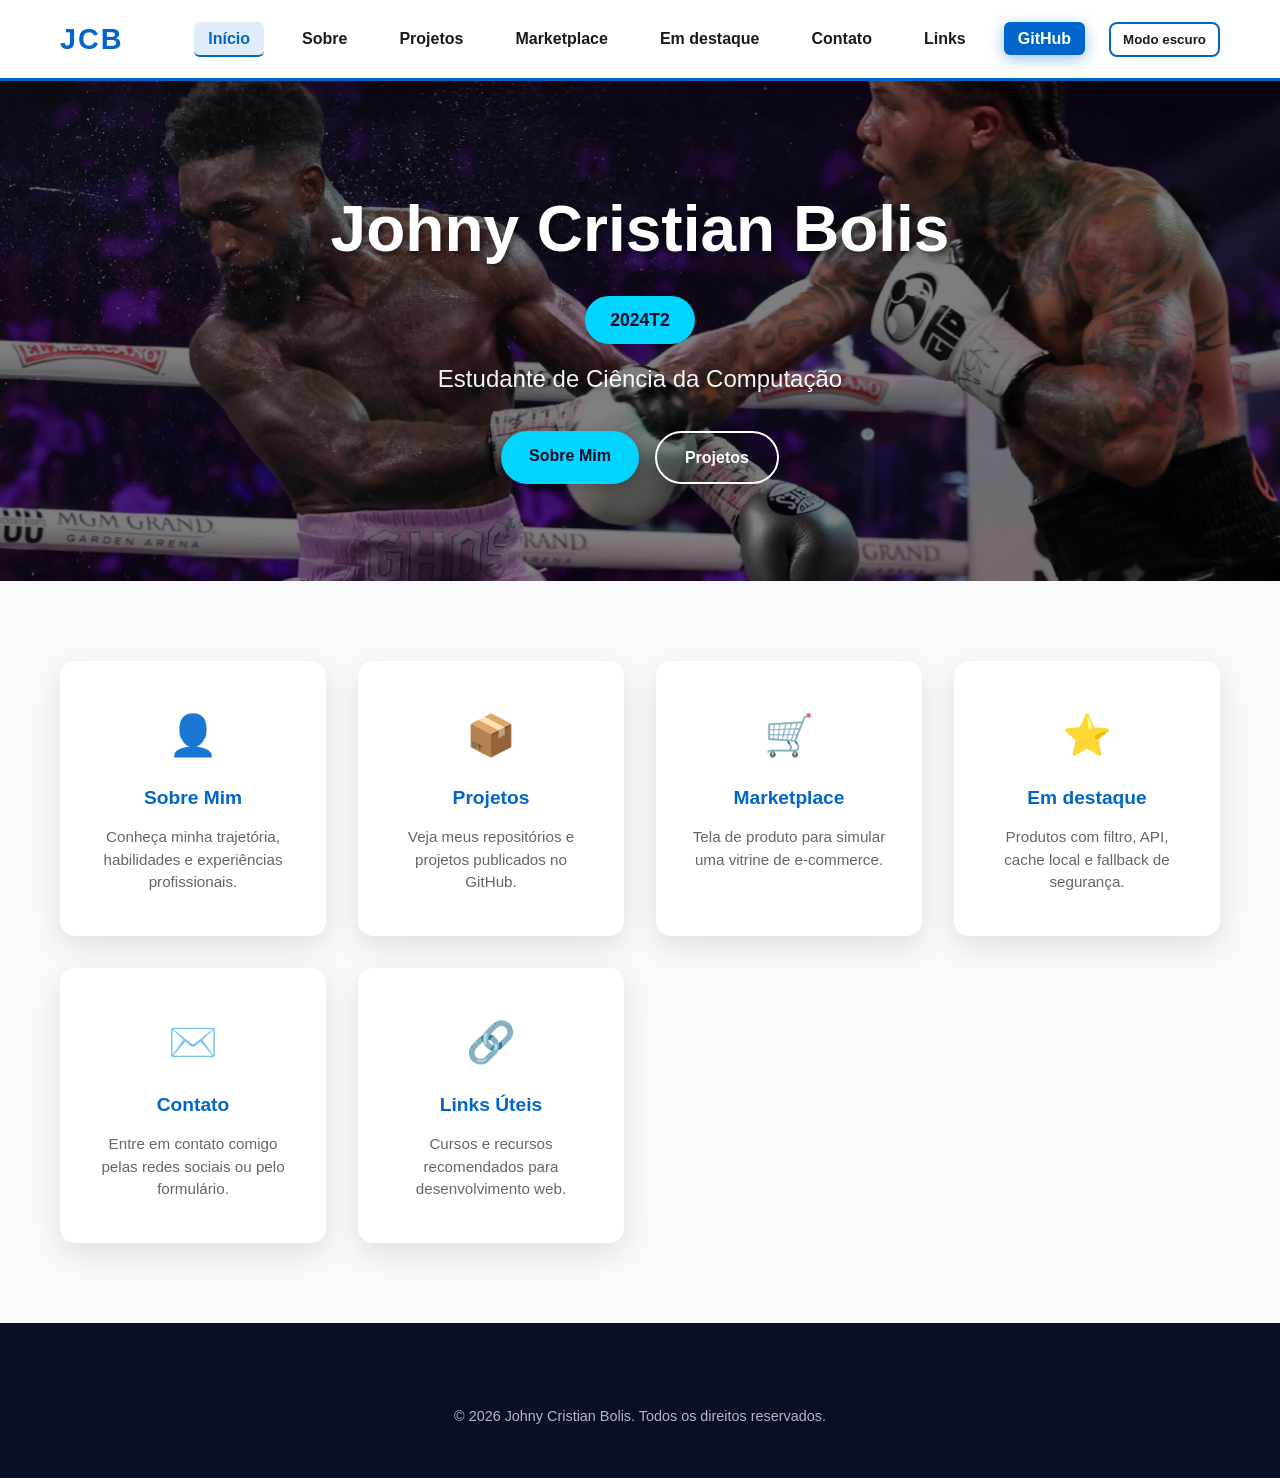
==== commit 59c9ee07: "feat: adiciona pagina Em destaque com API, cache e fallback" ====
--- a/index.html
+++ b/index.html
@@ -15,6 +15,7 @@
           <li><a href="sobre.html">Sobre</a></li>
           <li><a href="projetos.html">Projetos</a></li>
           <li><a href="marketplace.html">Marketplace</a></li>
+          <li><a href="destaque.html">Em destaque</a></li>
           <li><a href="contato.html">Contato</a></li>
           <li><a href="links.html">Links</a></li>
           <li>
@@ -82,6 +83,11 @@
             <h3>Marketplace</h3>
             <p>Tela de produto para simular uma vitrine de e-commerce.</p>
           </a>
+          <a href="destaque.html" class="home-card">
+            <span class="home-card-icon">⭐</span>
+            <h3>Em destaque</h3>
+            <p>Produtos com filtro, API, cache local e fallback de segurança.</p>
+          </a>
           <a href="contato.html" class="home-card">
             <span class="home-card-icon">✉️</span>
             <h3>Contato</h3>
--- a/style.css
+++ b/style.css
@@ -554,6 +554,165 @@
   color: #475569;
 }
 
+/* ==================== EM DESTAQUE ==================== */
+
+.featured-header {
+  background: linear-gradient(135deg, #0f766e 0%, #2563eb 55%, #0ea5e9 100%);
+}
+
+.featured-page {
+  padding: 70px 0 90px;
+  background:
+    radial-gradient(
+      circle at 10% 15%,
+      rgba(20, 184, 166, 0.15),
+      transparent 35%
+    ),
+    radial-gradient(
+      circle at 85% 85%,
+      rgba(37, 99, 235, 0.12),
+      transparent 35%
+    ),
+    #f8fbff;
+}
+
+.featured-toolbar {
+  background: white;
+  border-radius: 16px;
+  box-shadow: var(--shadow);
+  border: 1px solid #dbeafe;
+  padding: 1.2rem;
+  display: grid;
+  grid-template-columns: 1fr 1fr;
+  gap: 1rem;
+  margin-bottom: 1rem;
+}
+
+.featured-field {
+  display: flex;
+  flex-direction: column;
+  gap: 0.4rem;
+}
+
+.featured-field label {
+  font-weight: 700;
+  color: #0f172a;
+}
+
+.featured-field input,
+.featured-field select {
+  border: 2px solid #cbd5e1;
+  border-radius: 10px;
+  padding: 11px;
+  font-size: 1rem;
+  background: #f8fafc;
+  color: #0f172a;
+}
+
+.featured-field input:focus,
+.featured-field select:focus {
+  outline: none;
+  border-color: #2563eb;
+  box-shadow: 0 0 0 3px rgba(37, 99, 235, 0.14);
+}
+
+.featured-feedback {
+  display: flex;
+  justify-content: space-between;
+  align-items: center;
+  gap: 1rem;
+  margin-bottom: 1.2rem;
+  flex-wrap: wrap;
+}
+
+.featured-status {
+  font-weight: 700;
+  padding: 0.55rem 0.85rem;
+  border-radius: 8px;
+}
+
+.featured-status.is-info {
+  background: #dbeafe;
+  color: #1e3a8a;
+}
+
+.featured-status.is-success {
+  background: #dcfce7;
+  color: #166534;
+}
+
+.featured-status.is-warning {
+  background: #fef3c7;
+  color: #92400e;
+}
+
+.featured-count {
+  color: #334155;
+  font-weight: 600;
+}
+
+.featured-grid {
+  display: grid;
+  grid-template-columns: repeat(auto-fit, minmax(240px, 1fr));
+  gap: 1rem;
+}
+
+.featured-card {
+  background: white;
+  border-radius: 14px;
+  overflow: hidden;
+  box-shadow: 0 8px 25px rgba(15, 23, 42, 0.08);
+  border: 1px solid #e2e8f0;
+  transition:
+    transform 0.25s ease,
+    box-shadow 0.25s ease;
+}
+
+.featured-card:hover {
+  transform: translateY(-4px);
+  box-shadow: 0 14px 26px rgba(15, 23, 42, 0.14);
+}
+
+.featured-card-image {
+  width: 100%;
+  height: 180px;
+  object-fit: cover;
+  display: block;
+}
+
+.featured-card-content {
+  padding: 1rem;
+}
+
+.featured-card-content h3 {
+  font-size: 1.1rem;
+  color: #0f172a;
+  margin-bottom: 0.4rem;
+}
+
+.featured-card-description {
+  color: #475569;
+  font-size: 0.94rem;
+  margin-bottom: 0.7rem;
+  min-height: 42px;
+}
+
+.featured-card-price {
+  font-weight: 800;
+  color: #0f766e;
+  font-size: 1.2rem;
+}
+
+.featured-loading,
+.featured-empty {
+  background: white;
+  border: 1px dashed #93c5fd;
+  border-radius: 12px;
+  padding: 1.2rem;
+  text-align: center;
+  color: #1e3a8a;
+}
+
 /* ==================== HERO SECTION ==================== */
 
 .hero {
@@ -1167,6 +1326,65 @@
   color: #38bdf8;
 }
 
+body.dark-mode .featured-page {
+  background:
+    radial-gradient(
+      circle at 10% 15%,
+      rgba(20, 184, 166, 0.1),
+      transparent 36%
+    ),
+    radial-gradient(
+      circle at 85% 85%,
+      rgba(37, 99, 235, 0.12),
+      transparent 38%
+    ),
+    #0f172a;
+}
+
+body.dark-mode .featured-toolbar,
+body.dark-mode .featured-card,
+body.dark-mode .featured-loading,
+body.dark-mode .featured-empty {
+  background: #1f2937;
+  border-color: #334155;
+}
+
+body.dark-mode .featured-field label,
+body.dark-mode .featured-card-content h3 {
+  color: #e2e8f0;
+}
+
+body.dark-mode .featured-field input,
+body.dark-mode .featured-field select {
+  background: #0f172a;
+  border-color: #334155;
+  color: #e2e8f0;
+}
+
+body.dark-mode .featured-count,
+body.dark-mode .featured-card-description {
+  color: #cbd5e1;
+}
+
+body.dark-mode .featured-card-price {
+  color: #2dd4bf;
+}
+
+body.dark-mode .featured-status.is-info {
+  background: rgba(59, 130, 246, 0.2);
+  color: #bfdbfe;
+}
+
+body.dark-mode .featured-status.is-success {
+  background: rgba(34, 197, 94, 0.2);
+  color: #bbf7d0;
+}
+
+body.dark-mode .featured-status.is-warning {
+  background: rgba(245, 158, 11, 0.2);
+  color: #fde68a;
+}
+
 body.dark-mode .home-card {
   background: #1f2937;
   color: #e2e8f0;
@@ -1256,6 +1474,10 @@
     grid-template-columns: 1fr;
   }
 
+  .featured-toolbar {
+    grid-template-columns: 1fr;
+  }
+
   .product-image {
     height: 250px;
   }
@@ -1340,6 +1562,11 @@
 
   .buy-price {
     font-size: 1.8rem;
+  }
+
+  .featured-feedback {
+    flex-direction: column;
+    align-items: flex-start;
   }
 
   .form-group input,
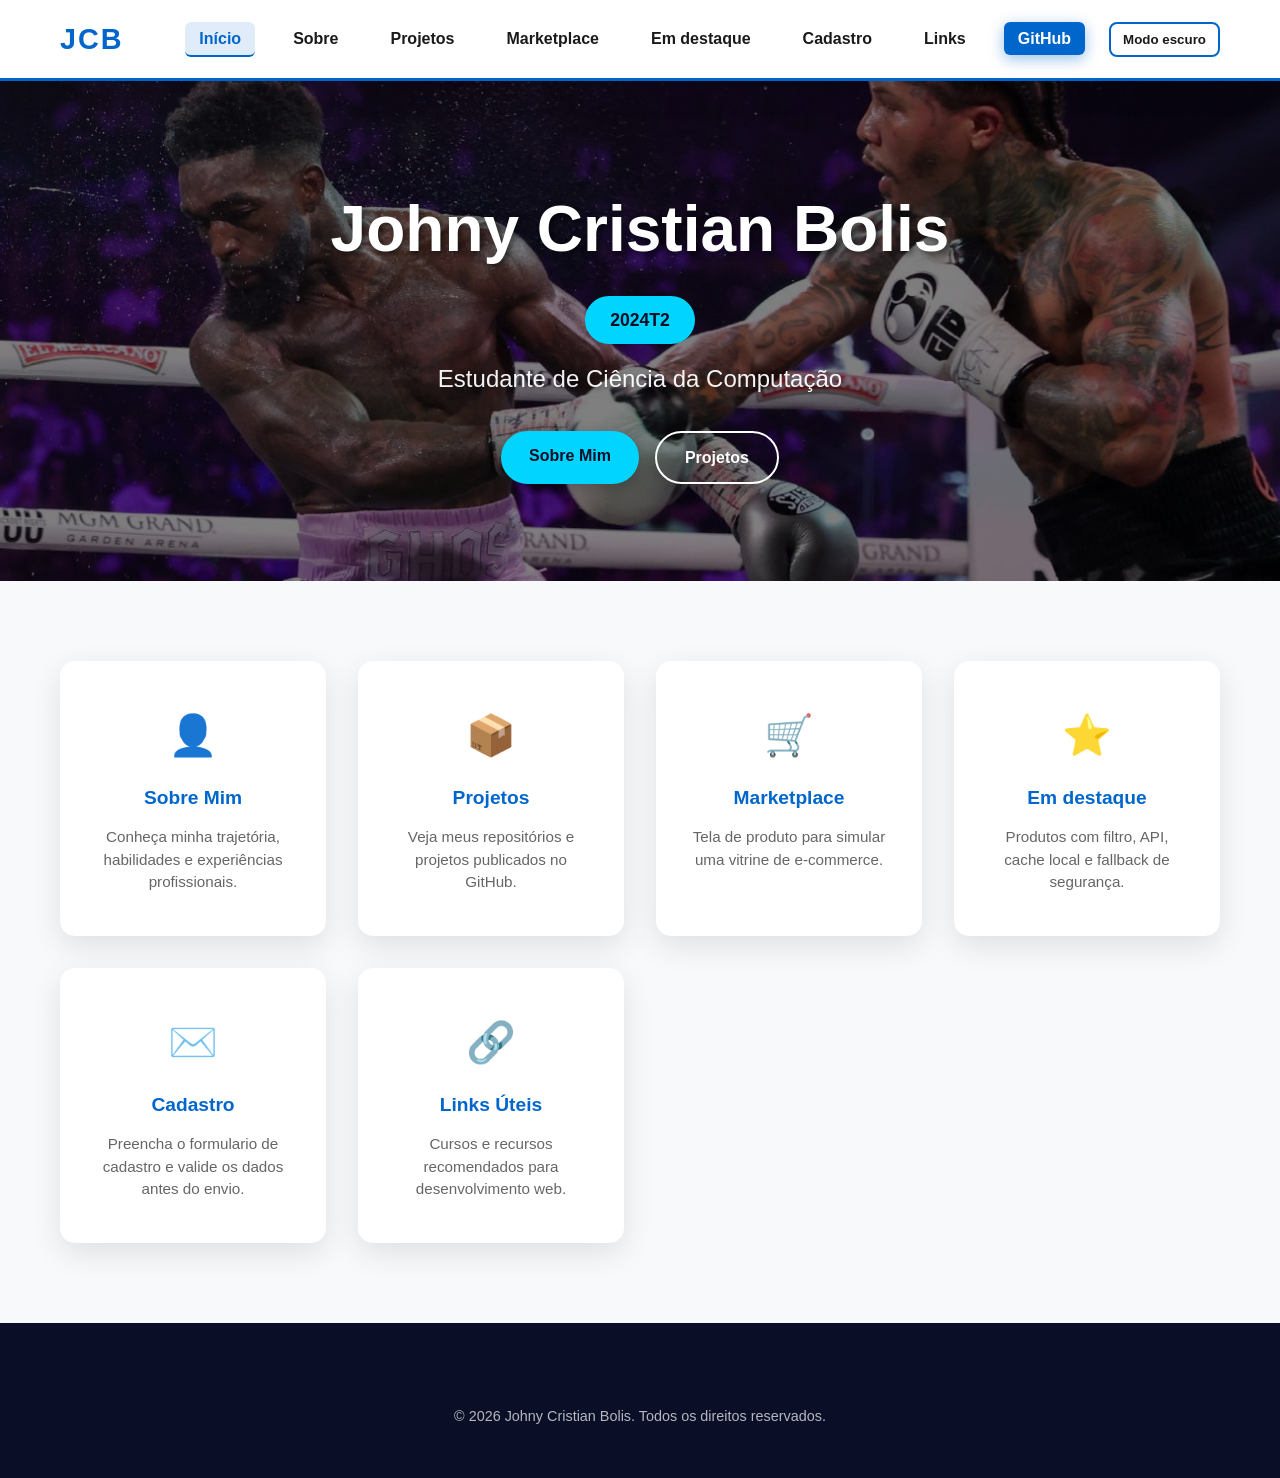
==== commit e8ba4a14: "Add registration form with API integration" ====
--- a/index.html
+++ b/index.html
@@ -16,7 +16,7 @@
           <li><a href="projetos.html">Projetos</a></li>
           <li><a href="marketplace.html">Marketplace</a></li>
           <li><a href="destaque.html">Em destaque</a></li>
-          <li><a href="contato.html">Contato</a></li>
+          <li><a href="contato.html">Cadastro</a></li>
           <li><a href="links.html">Links</a></li>
           <li>
             <a
@@ -86,13 +86,15 @@
           <a href="destaque.html" class="home-card">
             <span class="home-card-icon">⭐</span>
             <h3>Em destaque</h3>
-            <p>Produtos com filtro, API, cache local e fallback de segurança.</p>
+            <p>
+              Produtos com filtro, API, cache local e fallback de segurança.
+            </p>
           </a>
           <a href="contato.html" class="home-card">
             <span class="home-card-icon">✉️</span>
-            <h3>Contato</h3>
+            <h3>Cadastro</h3>
             <p>
-              Entre em contato comigo pelas redes sociais ou pelo formulário.
+              Preencha o formulario de cadastro e valide os dados antes do envio.
             </p>
           </a>
           <a href="links.html" class="home-card">
--- a/style.css
+++ b/style.css
@@ -1030,6 +1030,24 @@
   box-shadow: var(--shadow);
 }
 
+.cadastro-content {
+  align-items: start;
+}
+
+.form-intro {
+  margin-bottom: 1.5rem;
+}
+
+.form-intro h2 {
+  margin-bottom: 0.4rem;
+  color: var(--primary-color);
+  font-size: 1.4rem;
+}
+
+.form-intro p {
+  color: var(--text-secondary);
+}
+
 .form-group {
   margin-bottom: 1.5rem;
   display: flex;
@@ -1057,6 +1075,48 @@
   outline: none;
   border-color: var(--primary-color);
   box-shadow: 0 0 0 3px rgba(0, 102, 204, 0.1);
+}
+
+.form-group.is-invalid input,
+.form-group.is-invalid textarea {
+  border-color: #dc2626;
+  box-shadow: 0 0 0 3px rgba(220, 38, 38, 0.12);
+}
+
+.field-hint {
+  margin-top: 0.45rem;
+  color: var(--text-secondary);
+  font-size: 0.86rem;
+}
+
+.field-error {
+  min-height: 1.1rem;
+  margin-top: 0.35rem;
+  color: #b91c1c;
+  font-size: 0.85rem;
+  font-weight: 600;
+}
+
+.form-feedback {
+  display: none;
+  margin-top: 0.5rem;
+  padding: 0.85rem 1rem;
+  border-radius: 10px;
+  font-weight: 600;
+}
+
+.form-feedback.is-visible {
+  display: block;
+}
+
+.form-feedback.is-error {
+  background: #fee2e2;
+  color: #991b1b;
+}
+
+.form-feedback.is-success {
+  background: #dcfce7;
+  color: #166534;
 }
 
 .btn-enviar {
@@ -1096,6 +1156,40 @@
   text-align: center;
 }
 
+.cadastro-panel {
+  gap: 1.8rem;
+}
+
+.cadastro-rule {
+  cursor: default;
+}
+
+.cadastro-rule:hover {
+  transform: none;
+}
+
+.cadastro-result {
+  display: grid;
+  gap: 0.8rem;
+}
+
+.cadastro-result h4 {
+  color: var(--text-primary);
+  font-size: 1rem;
+}
+
+.cadastro-result-card {
+  border-radius: 12px;
+  padding: 1rem;
+  background: #f8fafc;
+  border: 1px solid #dbeafe;
+  color: #1e293b;
+}
+
+.cadastro-result-card strong {
+  color: var(--primary-color);
+}
+
 .sociais-links {
   display: flex;
   flex-direction: column;
@@ -1246,9 +1340,33 @@
   color: #e2e8f0;
 }
 
+body.dark-mode .field-hint {
+  color: #94a3b8;
+}
+
+body.dark-mode .field-error {
+  color: #fca5a5;
+}
+
+body.dark-mode .form-feedback.is-error {
+  background: rgba(127, 29, 29, 0.38);
+  color: #fecaca;
+}
+
+body.dark-mode .form-feedback.is-success {
+  background: rgba(20, 83, 45, 0.45);
+  color: #bbf7d0;
+}
+
 body.dark-mode .repo-language,
 body.dark-mode .social-link {
   background-color: #0f172a;
+  color: #e2e8f0;
+}
+
+body.dark-mode .cadastro-result-card {
+  background: #0f172a;
+  border-color: #334155;
   color: #e2e8f0;
 }
 
